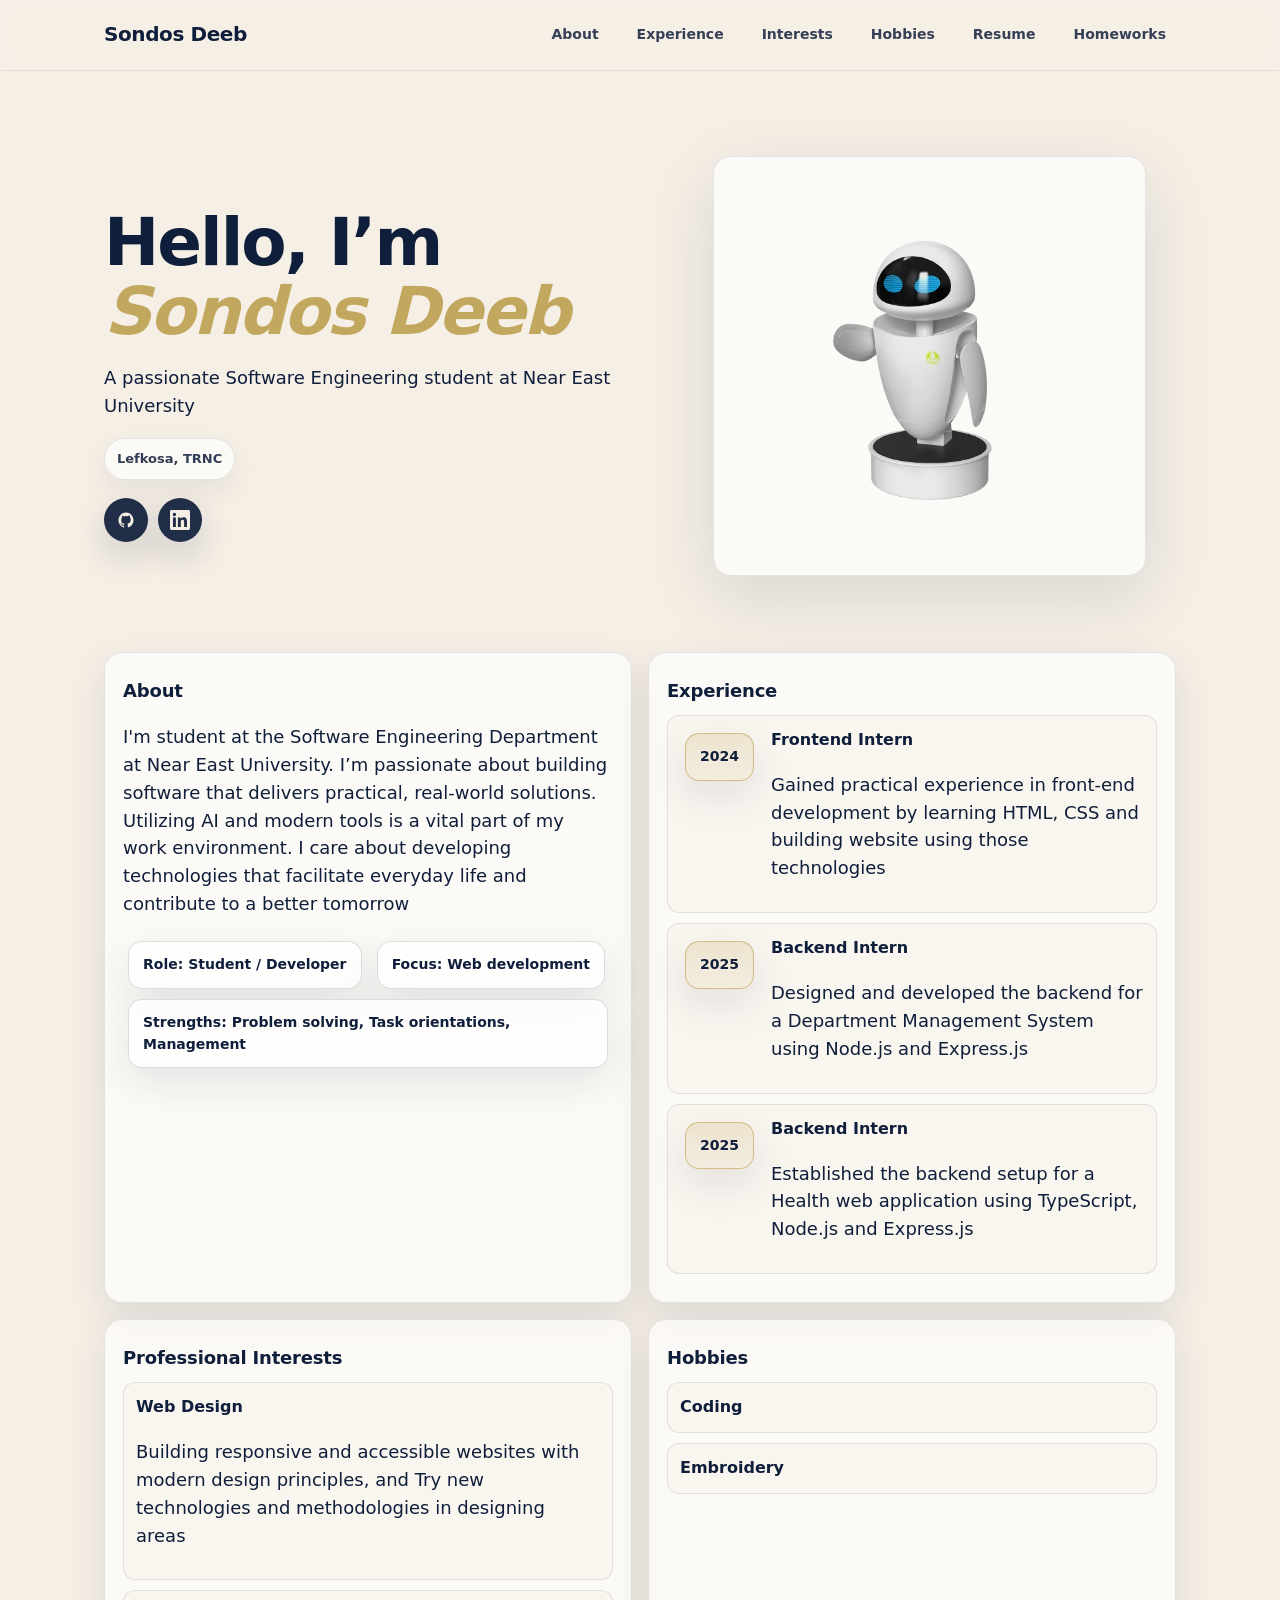
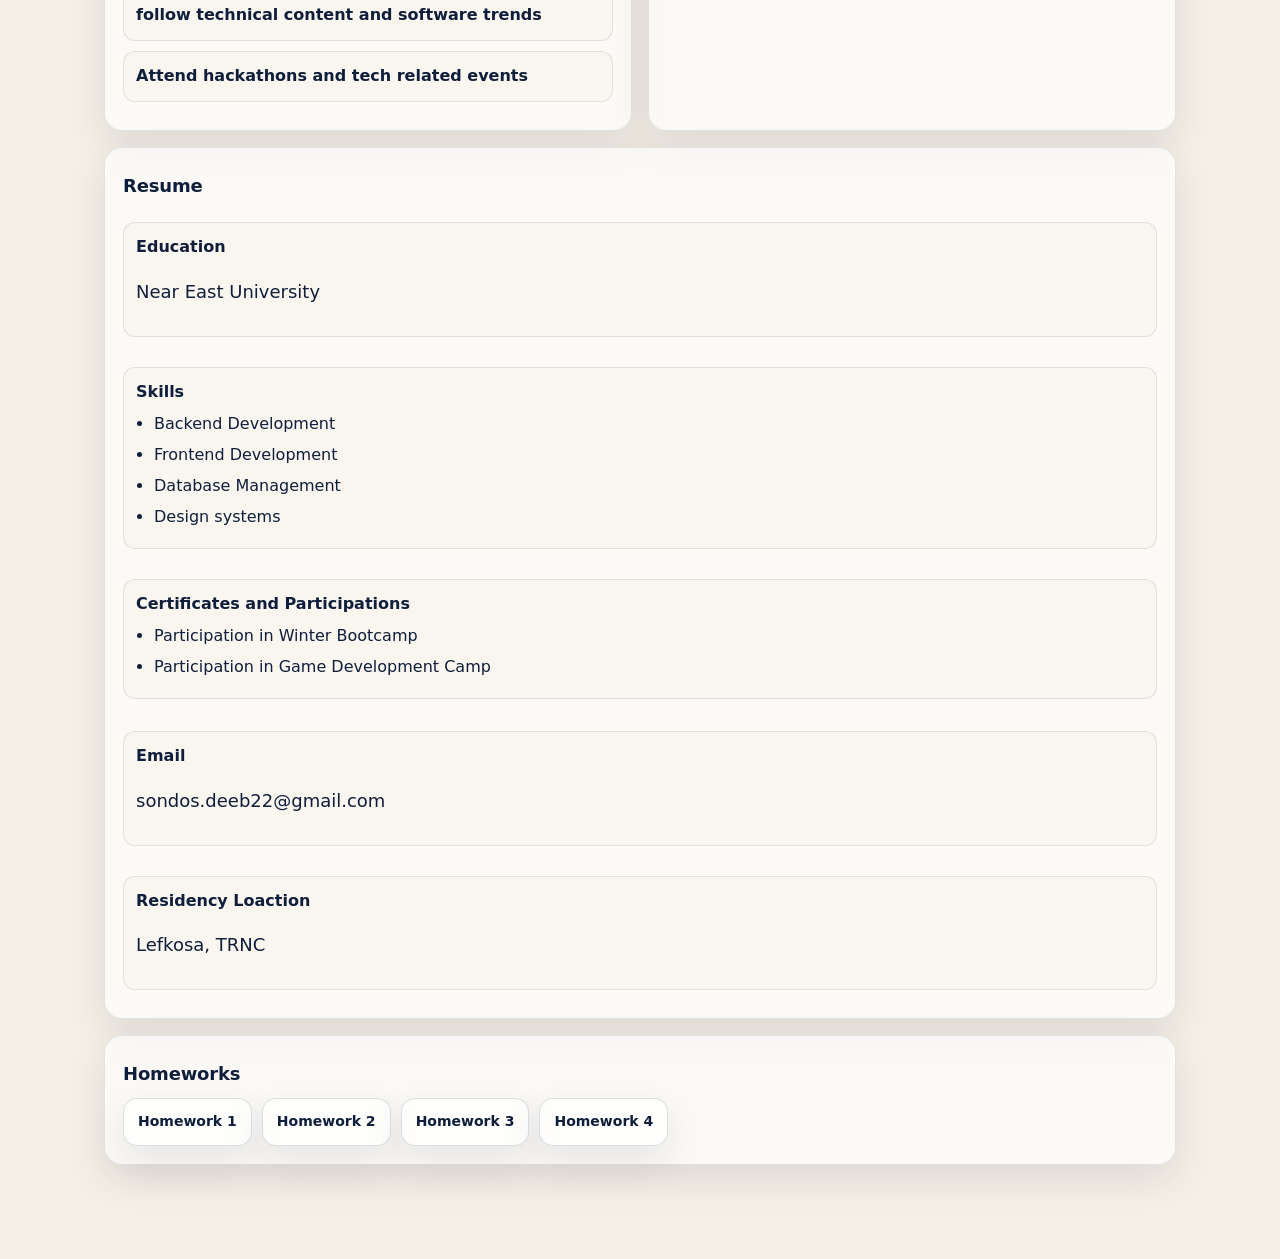
==== index.html @ 142d4128 "new updates:" ====
<!doctype html>
<html lang="en">

<head>
  <meta charset="utf-8" />
  <meta name="viewport" content="width=device-width, initial-scale=1" />
  <title>Sondos Deeb Portfolio</title>
  <link rel="stylesheet" href="style.css" />
</head>

<body>
  <header>
    <div class="topbar">
      <div class="brand">Sondos Deeb</div>
      <nav class="nav" aria-label="Primary">
        <a href="#about">About</a>
        <a href="#experience">Experience</a>
        <a href="#interests">Interests</a>
        <a href="#hobbies">Hobbies</a>
        <a href="#resume">Resume</a>
        <a href="#homeworks">Homeworks</a>
      </nav>
    </div>
  </header>

  <main class="wrap">
    <!-- header information ========================================================================================== -->
    <div class="hero" id="top">
      <div>

        <h1>
          Hello, I’m <br>
          <span class="name">Sondos Deeb</span>
        </h1>


        <p>
          A passionate Software Engineering student at Near East University
        </p>

        <p><span class="chip">Lefkosa, TRNC</span></p>

        <div class="social" aria-label="Social links">
          <a href="https://github.com/SondosDeeb22" aria-label="GitHub">
            <svg width="18" height="18" viewBox="0 0 24 24" fill="none" aria-hidden="true">
              <path
                d="M12 2C6.477 2 2 6.61 2 12.297c0 4.55 2.865 8.406 6.839 9.77.5.096.682-.223.682-.496 0-.245-.01-1.053-.014-1.91-2.782.62-3.369-1.105-3.369-1.105-.455-1.186-1.11-1.502-1.11-1.502-.907-.642.068-.63.068-.63 1.002.072 1.53 1.06 1.53 1.06.89 1.565 2.336 1.113 2.905.85.09-.664.35-1.114.636-1.37-2.221-.262-4.555-1.142-4.555-5.083 0-1.123.39-2.042 1.03-2.762-.103-.262-.446-1.318.098-2.747 0 0 .84-.276 2.75 1.055A9.21 9.21 0 0 1 12 6.74c.82.004 1.647.114 2.419.337 1.909-1.33 2.748-1.055 2.748-1.055.545 1.429.202 2.485.1 2.747.64.72 1.029 1.64 1.029 2.762 0 3.95-2.338 4.818-4.566 5.074.359.319.678.943.678 1.9 0 1.371-.012 2.476-.012 2.813 0 .276.18.597.688.495C19.137 20.7 22 16.846 22 12.297 22 6.61 17.523 2 12 2Z"
                fill="currentColor" />
            </svg>
          </a>
          <a href="https://www.linkedin.com/in/sondosdeeb/" aria-label="LinkedIn">
            <svg width="20" height="20" viewBox="0 0 24 24" fill="none" aria-hidden="true">
              <path
                d="M22.225 0H1.771C.792 0 0 .774 0 1.729v20.542C0 23.227.792 24 1.771 24h20.451C23.2 24 24 23.227 24 22.271V1.729C24 .774 23.2 0 22.222 0h.003ZM7.06 20.452H3.56V9h3.5v11.452ZM5.31 7.433a2.03 2.03 0 1 1 0-4.06 2.03 2.03 0 0 1 0 4.06ZM20.452 20.452h-3.5v-5.569c0-1.328-.027-3.037-1.852-3.037-1.853 0-2.136 1.445-2.136 2.939v5.667h-3.5V9h3.36v1.561h.05c.467-.885 1.607-1.82 3.307-1.82 3.536 0 4.186 2.329 4.186 5.357v6.354Z"
                fill="currentColor" />
            </svg>
          </a>
        </div>
      </div>


      <!-- ========================================================================================== -->
      <div class="visual" aria-label="Waving character">
        <img src="images/robot1.png" alt="Waving character" style="width: 80%; height: 80%; object-fit: cover;">
      </div>
    </div>
    <!-- ========================================================================================== -->

    <div class="grid">

      <!-- About =========================================================================================== -->
      <section id="about">
        <h2>About</h2>
        <p>I'm student at the Software Engineering Department at Near East University.
          I’m passionate about building software that delivers practical, real-world solutions. Utilizing AI and modern
          tools is a vital part of my work environment.
          I care about developing technologies that facilitate everyday life and contribute to a better tomorrow</p>

        <div>
          <span class="btn">Role: Student / Developer</span>
          <span class="btn">Focus: Web development </span>
          <span class="btn">Strengths: Problem solving, Task orientations, Management</span>
        </div>
      </section>

      <!-- Experience =========================================================================================== -->
      <section id="experience" class="timeline">
        <h2>Experience</h2>

        <div class="item">
          <div class="btn primary">2024</div>
          <div>
            <strong>Frontend Intern</strong>
            <p>Gained practical experience in front-end development by learning HTML, CSS and building website
              using those technologies</p>
          </div>
        </div>


        <div class="item">
          <div class="btn primary">2025</div>
          <div>
            <strong>Backend Intern</strong>
            <p>Designed and developed the backend for a Department Management System using Node.js and Express.js </p>
          </div>
        </div>

        <div class="item">
          <div class="btn primary">2025</div>
          <div>
            <strong>Backend Intern</strong>
            <p>Established the backend setup for a Health web application using TypeScript, Node.js and Express.js </p>
          </div>
        </div>



      </section>


      <!-- Professional Interests =========================================================================================== -->
      <section id="interests">
        <h2>Professional Interests</h2>

        <div class="item">
          <div>
            <strong>Web Design</strong>
            <p>Building responsive and accessible websites with modern design principles, and Try new technologies and
              methodologies in designing areas</p>
          </div>
        </div>

        <div class="item">
          <div>
            <strong>follow technical content and software trends</strong>
          </div>
        </div>

        <div class="item">
          <div>
            <strong>Attend hackathons and tech related events</strong>
          </div>
        </div>

      </section>

      <!-- Hobbies ========================================================================================== -->
      <section id="hobbies">
        <h2>Hobbies</h2>

        <div class="item">
          <div>
            <strong>Coding</strong>
          </div>
        </div>

        <div class="item">
          <div>
            <strong>Embroidery</strong>
          </div>
        </div>

      </section>

      <!-- Resume ========================================================================================== -->
      <section class="resume-section" id="resume">
        <h2>Resume </h2>


        <div class="resume">
          <div class="item" style="margin-top:12px">
            <div>
              <strong>Education</strong>
              <p>Near East University</p>
            </div>
          </div>

          <!-- Skills ---------------------------------------------------------------------------------->
          <div class="item">
            <div>
              <strong>Skills</strong>
              <ul class="list">
                <li>Backend Development</li>
                <li>Frontend Development</li>
                <li>Database Management</li>
                <li>Design systems</li>
              </ul>
            </div>
          </div>

          <!-- Certificates and participations ------------------------------------------------ -->
          <div class="item">
            <div>
              <strong>Certificates and Participations</strong>
              <ul class="list">
                <li>Participation in Winter Bootcamp</li>
                <li>Participation in Game Development Camp</li>
              </ul>
            </div>
          </div>

          <div class="item" style="margin-top:12px">
            <div>
              <strong>Email</strong>
              <p>sondos.deeb22@gmail.com</p>
            </div>
          </div>

          <div class="item">
            <div>
              <strong>Residency Loaction</strong>
              <p>Lefkosa, TRNC</p>
            </div>
          </div>

        </div>
      </section>


      <!-- Homeworks ========================================================================================== -->
      <section class="homework-section" id="homeworks">
        <h2>Homeworks</h2>
        <div class="homeworks">
          <a href="https://sondosdeeb.netlify.app/" class="btn" target="_blank" rel="noopener">Homework 1</a>
          <a href="homework2SondosDeeb20224462.pdf" class="btn" target="_blank" rel="noopener">Homework 2</a>
          <a href="homework3SondosDeeb20224462.pdf" class="btn" target="_blank" rel="noopener">Homework 3</a>
          <a href="homework4SondosDeeb20224462.pdf" class="btn" target="_blank" rel="noopener">Homework 4</a>

        </div>
      </section>

    </div>


  </main>
</body>

</html>
---- style.css ----
/* color pallate */
:root{
   --ink:#0F1E3A;
   --paper:#F5EFE6;
   --gold:#C2A75E;
   --muted: rgba(15,30,58,.72);
   --card: rgba(255,255,255,.72);
   --shadow: 0 22px 70px rgba(15,30,58,.12);
   --shadow-soft: 0 14px 40px rgba(15,30,58,.10);
   --radius: 18px;
   --radius-sm: 12px;
   --max: 1120px;
   --ring: 0 0 0 4px rgba(194,167,94,.25);
   --header-h: 64px;
}

*{box-sizing:border-box}
 html,body{height:100%}
 body{
   margin:0;
   font-family: ui-sans-serif, system-ui, -apple-system, Segoe UI, Roboto, Helvetica, Arial, "Apple Color Emoji", "Segoe UI Emoji";
   background: var(--paper);
   color:var(--ink);
   line-height:1.55;
}

/* ================================================================================================ */
/* ================================================================================================ */


a{
    color:inherit; 
    text-decoration:none;
    font-size: 18px;
}

p{
    font-size: 18px;
}

 a:focus-visible, button:focus-visible, summary:focus-visible, input:focus-visible, textarea:focus-visible{
   outline: none;
   box-shadow: var(--ring);
   border-radius: 12px;
 }




/* ================================ */

.wrap{
    max-width:var(--max); 
    margin:0 auto; 
    padding: calc(var(--header-h) + 24px) 24px 24px;
}

/* ================================ */

header{
   position: fixed;
   top: 0;
   left: 0;
   right: 0;
   z-index: 999;
   backdrop-filter: blur(10px);
   background: rgba(245,239,230,.72);
   border-bottom: 1px solid rgba(15,30,58,.08);
}

/* ================================ */
.topbar{
    display:flex; 
    align-items:center; 
    justify-content:space-between; 
    gap:16px; 
    padding:14px 24px; 
    max-width:var(--max); 
    margin:0 auto;
    min-height: var(--header-h);
    flex-wrap: wrap;
}

/* webpage title ================================ */
 
.brand{
   font-weight: 800;
   letter-spacing: -0.02em;
   font-size: 20px;
}

 .nav{
   display:flex;
   gap:18px;
   align-items:center;
   flex-wrap:wrap;
 }

 .nav a{
   font-weight: 650;
   font-size: 14px;
   color: rgba(15,30,58,.84);
   padding:10px 10px;
   border-radius: 12px;
   transition: background .2s ease, transform .2s ease;
 }

 .nav a:hover{background: rgba(15,30,58,.06)}

 /* ================================ */
 .hero{
   display:grid;
   grid-template-columns: 1.05fr .95fr;
   gap: 34px;
   align-items:center;
   padding: 38px 0 18px;
 }

/* ================================ */

 h1{
   margin: 18px 0 10px;
   font-size: clamp(40px, 5.5vw, 66px);
   line-height: 1.05;
   letter-spacing: -0.03em;
}
/* ================================
my name in the website */

.name{
   color: var(--gold);
   font-style: italic;
   font-weight: 900;
}
/* ================================ */

 .chip{
   display:inline-flex;
   align-items:center;
   gap:10px;
   padding: 10px 12px;
   border-radius: 999px;
   background: rgba(255,255,255,.65);
   border: 1px solid rgba(15,30,58,.10);
   box-shadow: 0 10px 30px rgba(15,30,58,.07);
   font-weight: 600;
   font-size: 13px;
   color: rgba(15,30,58,.86);
 }


/* button specifications --------------------------------------------------------- */
 .btn{
   display:inline-flex;
   align-items:center;
   justify-content:center;

   gap:10px;
   padding: 12px 14px;
   margin : 5px;

   border: 1px solid rgba(15,30,58,.14);
   border-radius: 14px;
   
   background: rgba(255,255,255,.72);

   box-shadow: var(--shadow-soft);
   font-weight: 750;
   font-size: 14px;

   transition: transform .15s ease, background .2s ease;
 }

 .btn:hover{transform: translateY(-1px); background: rgba(255,255,255,.9)}

 .btn.primary{
   border-color: rgba(194,167,94,.65);
   background: linear-gradient(180deg, rgba(194,167,94,.22), rgba(194,167,94,.10));
 }


/* Socal media buttons ================================================================================================ */

 .social{display:flex; gap:10px; margin-top: 18px}
 .social a{
   width: 44px; height:44px;
   display:grid; place-items:center;
   border-radius: 999px;
   border: 1px solid rgba(15,30,58,.14);
   background: rgba(15,30,58,.92);
   color: var(--paper);
   box-shadow: 0 14px 35px rgba(15,30,58,.18);
   transition: transform .15s ease, filter .2s ease;
 }
 .social a:hover{transform: translateY(-1px); filter: brightness(1.06)}


 /* Image ================================================================================================ */

.visual{
   background: rgba(255,255,255,.66);
   border: 1px solid rgba(15,30,58,.10);
   border-radius: var(--radius);
   box-shadow: var(--shadow);
   padding: 18px;
   margin: 30px;
   min-height: 420px;
   display:grid;
   place-items:center;
   overflow:hidden;
}

/* page content ================================================================================================ */
.grid{
   display:grid;
   grid-template-columns: repeat(12, 1fr);
   gap: 16px;
   margin: 28px 0 70px;
}


/* ============================================= */
section{
   grid-column: span 6;
   background: rgba(255,255,255,.65);
   border: 1px solid rgba(15,30,58,.10);
   border-radius: var(--radius);
   box-shadow: var(--shadow-soft);
   padding: 18px;
   scroll-margin-top: calc(var(--header-h) + 14px);
}

 section h2{
   margin: 6px 0 10px;
   font-size: 18px;
   letter-spacing: -0.01em;
 }

 .resume-section h2{
   display: flex;
   align-items: center;
   justify-content: space-between;
   gap: 12px;
   flex-wrap: nowrap;
 }

 .resume-section h2 .btn{
   margin: 0;
   margin-left: auto;
 }

/* ========================================================================= */

.item{
   display:flex;
   gap:12px;
   padding: 12px;
   border-radius: var(--radius-sm);
   border: 1px solid rgba(15,30,58,.10);
   background: rgba(245,239,230,.45);
   margin: 10px 0;
}

.item strong{display:block}

 /* list of certificates and participations  --------------------------------------------------*/
 .list{ 
   margin: 8px 0 0;
   padding-left: 18px;
 }

 .list li{
   padding-left: 0;
   margin: 6px 0;
 }
 /* ----------------------------------------------------------------------------------------- */

 .timeline .item{align-items:flex-start}

/* --------------------------------- */

.resume{
   display:grid;
   grid-template-columns: 1fr;
   gap: 10px;
}

 /* --------------------------------- */
details{
   border: 1px solid rgba(15,30,58,.10);
   border-radius: var(--radius-sm);
   background: rgba(245,239,230,.40);
   padding: 12px;
}

 /* --------------------------------- */
summary{
   cursor: pointer;
   font-weight: 800;
   color: rgba(15,30,58,.92);
   list-style: none;
}


.resume-section{
    grid-column: span 12;
}

.homework-section{
    grid-column: span 12;
}

.homeworks{
   display: flex;
   flex-wrap: wrap;
   align-items: flex-start;
   justify-content: flex-start;
   gap: 10px;
}

.homeworks .btn{
   margin: 0;
}


/* ========================================================================== */
/* Labptop view */
@media (max-width: 980px){
   .hero{grid-template-columns: 1fr; padding-top: 18px}
   .visual{min-height: 360px}
   section{grid-column: span 12}
   .nav{gap:8px}
}

/* mobile view */
@media (max-width: 640px){
  :root{
    --header-h: 108px;
  }

  .topbar{
    padding: 12px 16px;
    gap: 10px;
  }

  .nav{
    width: 100%;
  }

  .nav a{
    padding: 8px 8px;
    font-size: 13px;
  }

  .wrap{
    padding: calc(var(--header-h) + 18px) 16px 18px;
  }

  .hero{
    gap: 18px;
    padding: 18px 0 10px;
  }

  h1{
    font-size: clamp(30px, 8vw, 44px);
  }

  .chips{
    margin: 12px 0 12px;
  }

  .chip{
    padding: 8px 10px;
    font-size: 12px;
  }

  .btn{
    padding: 10px 12px;
    font-size: 13px;
  }

  .social a{
    width: 40px;
    height: 40px;
  }

  .visual{
    margin: 0;
    min-height: 320px;
  }
}

/* smooth scroll */
html{scroll-behavior:smooth}
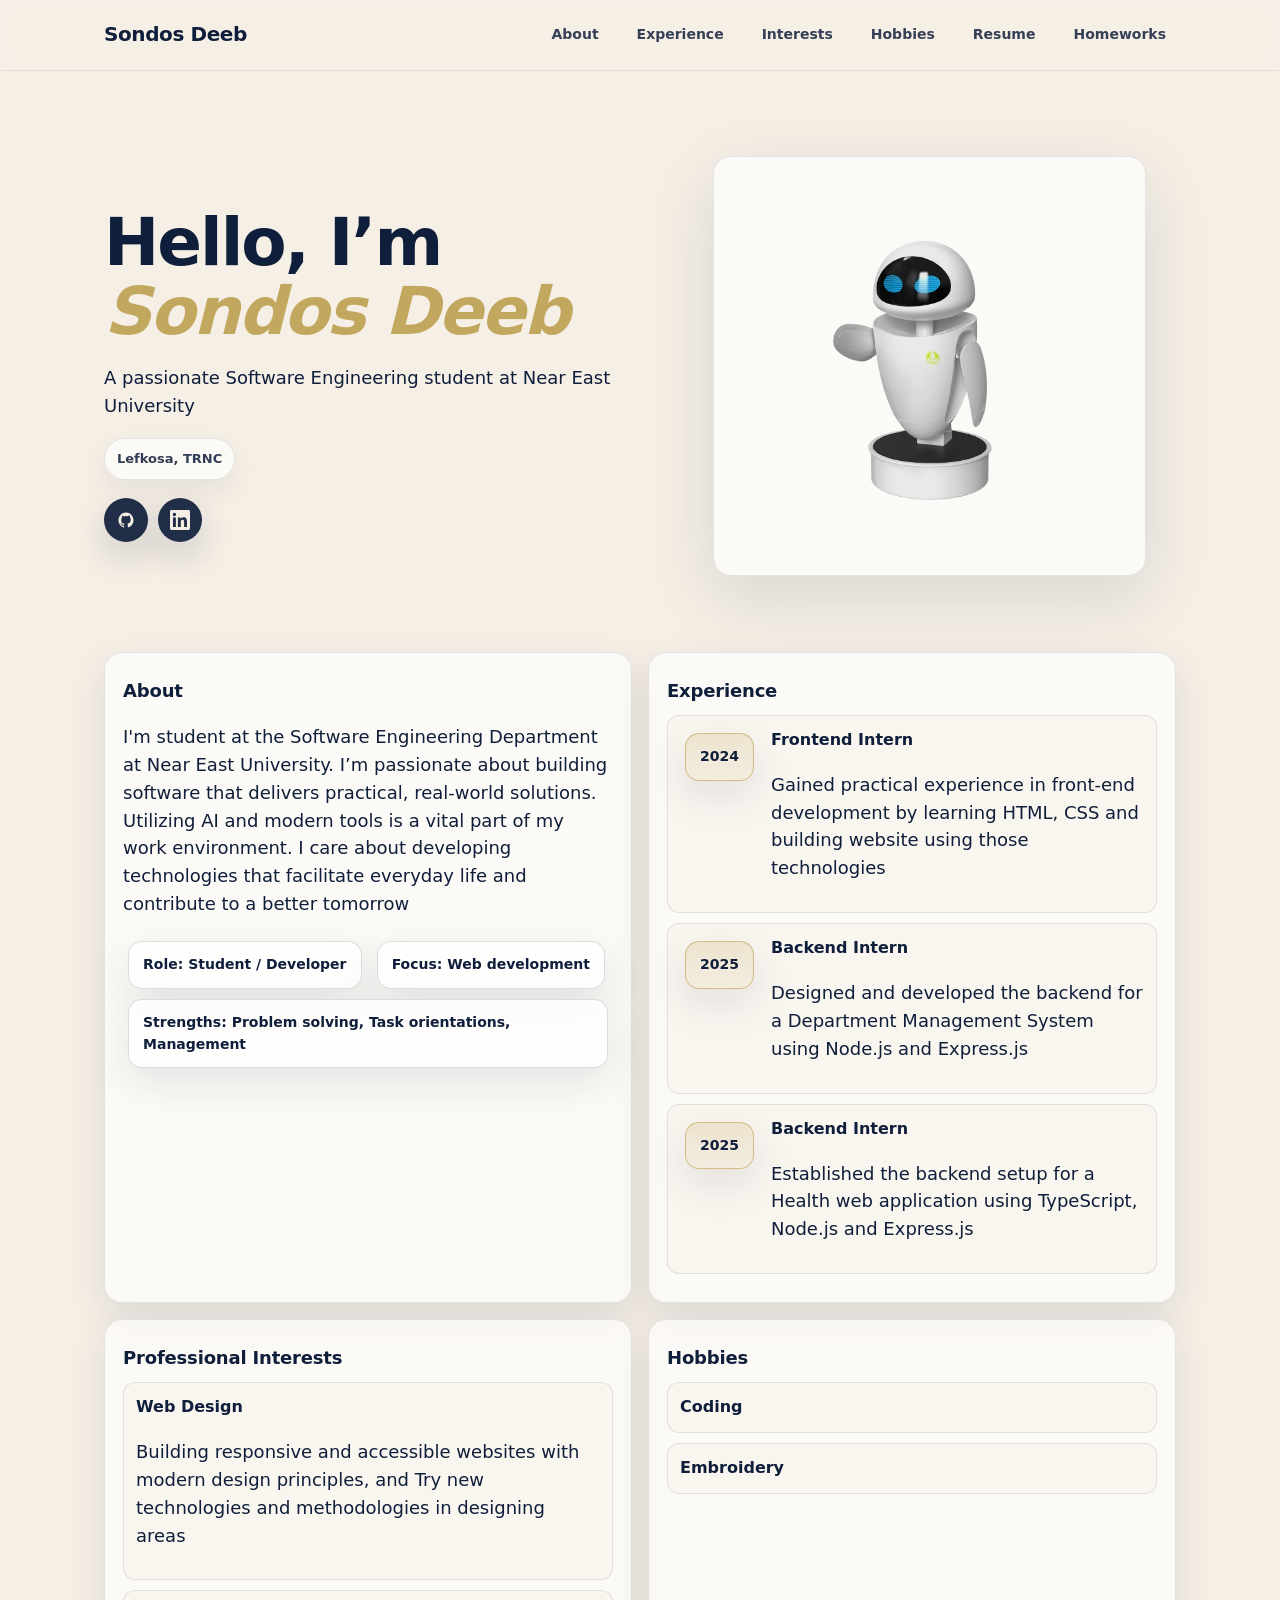
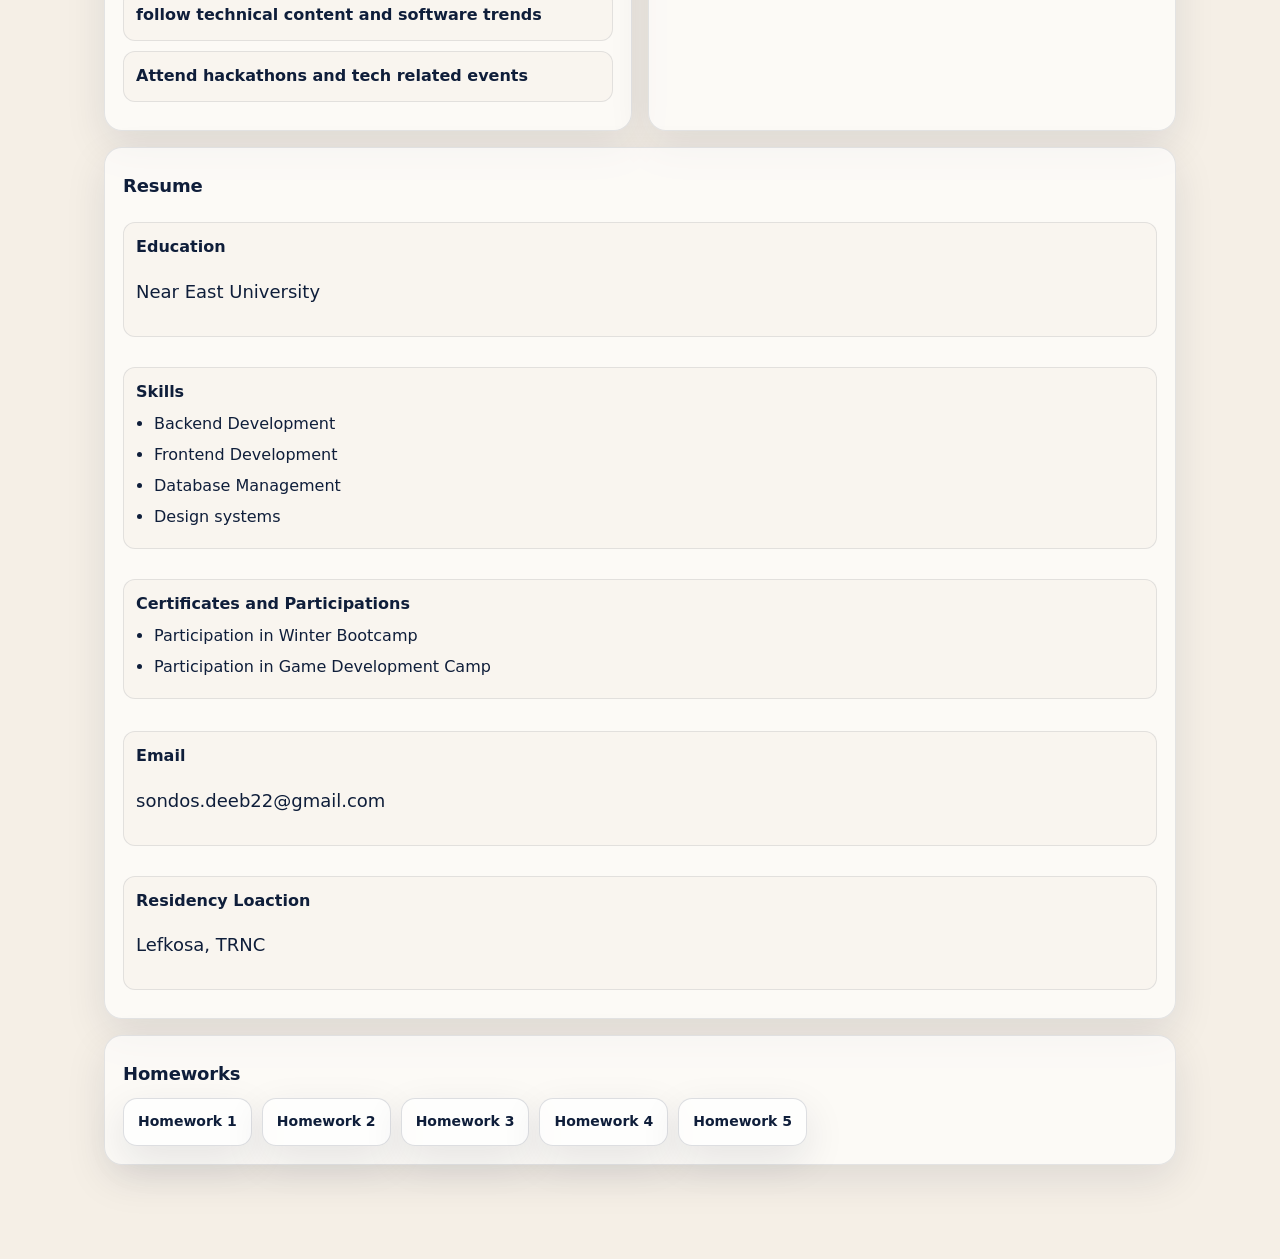
==== commit 1afea448: "add homework 5" ====
--- a/index.html
+++ b/index.html
@@ -225,7 +225,7 @@
           <a href="homework2SondosDeeb20224462.pdf" class="btn" target="_blank" rel="noopener">Homework 2</a>
           <a href="homework3SondosDeeb20224462.pdf" class="btn" target="_blank" rel="noopener">Homework 3</a>
           <a href="homework4SondosDeeb20224462.pdf" class="btn" target="_blank" rel="noopener">Homework 4</a>
-
+          <a href="homework5.pdf" class="btn" target="_blank" rel="noopener">Homework 5</a>
         </div>
       </section>
 
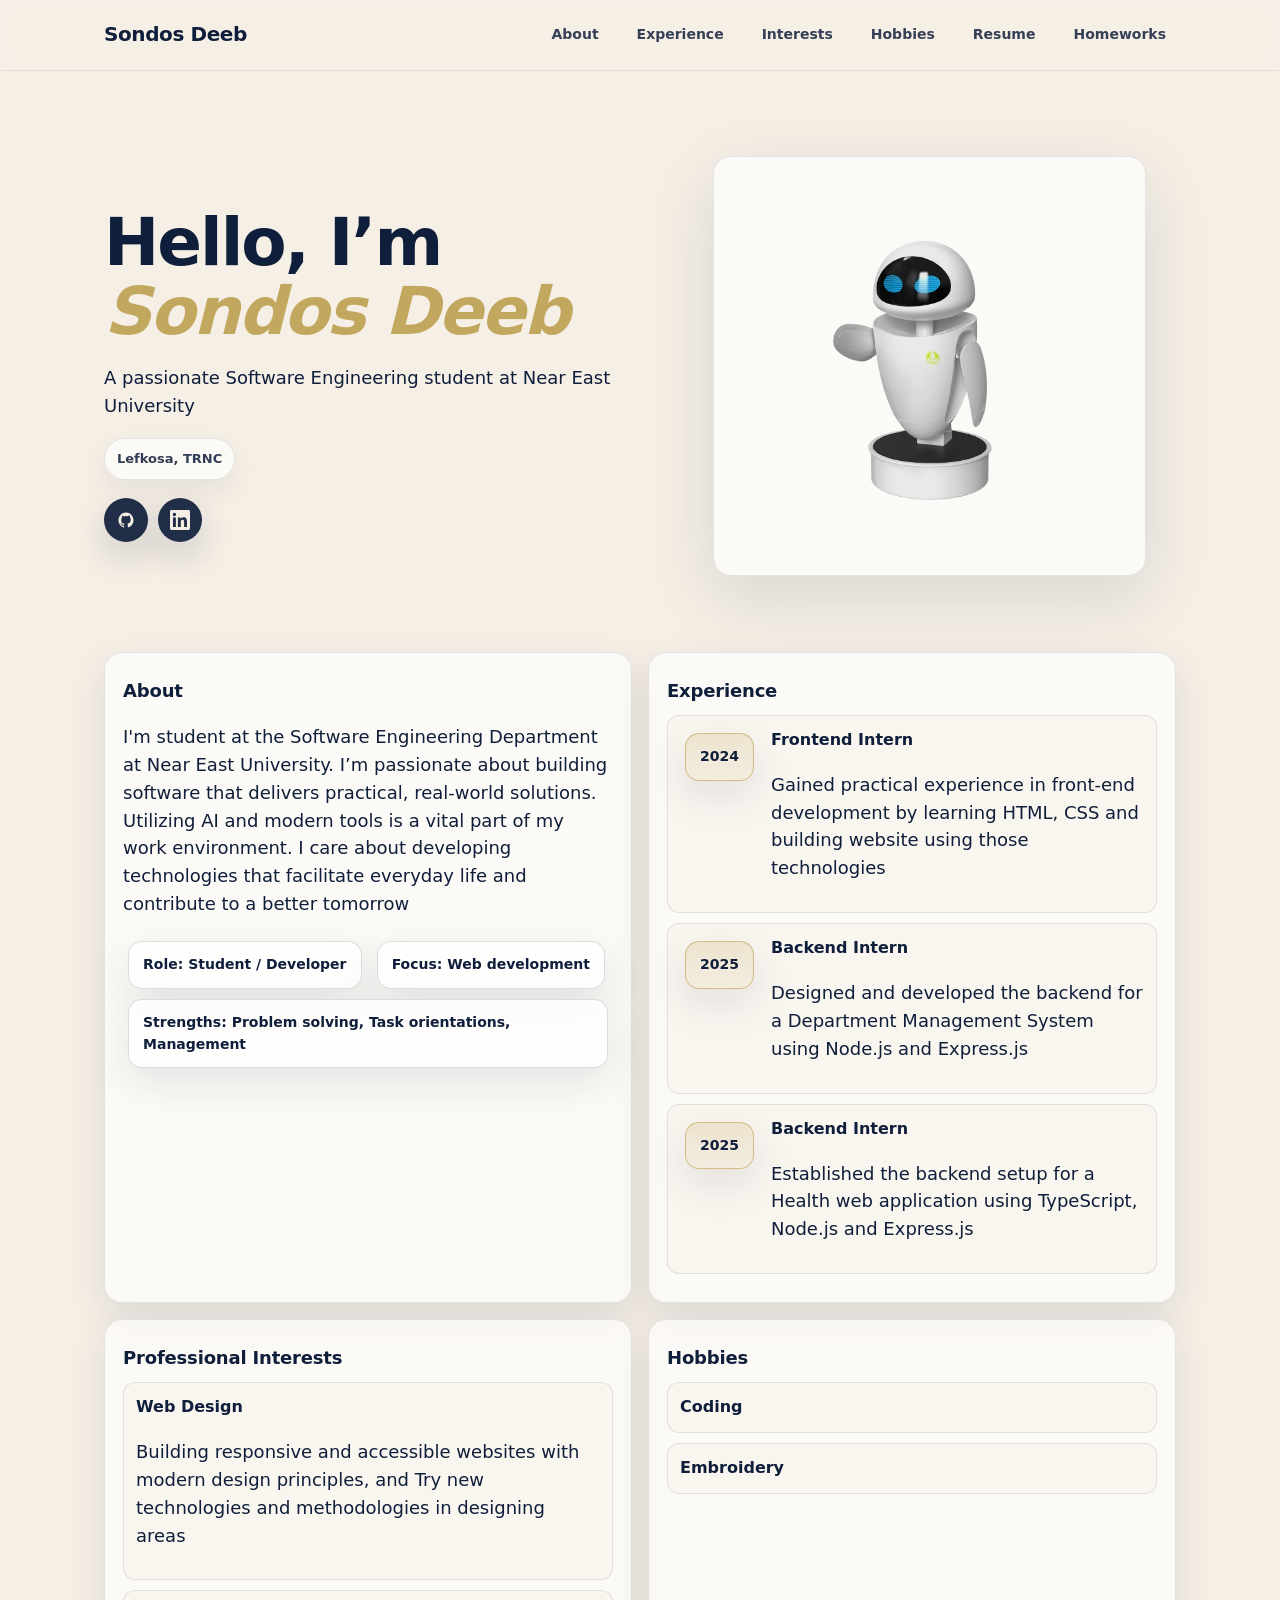
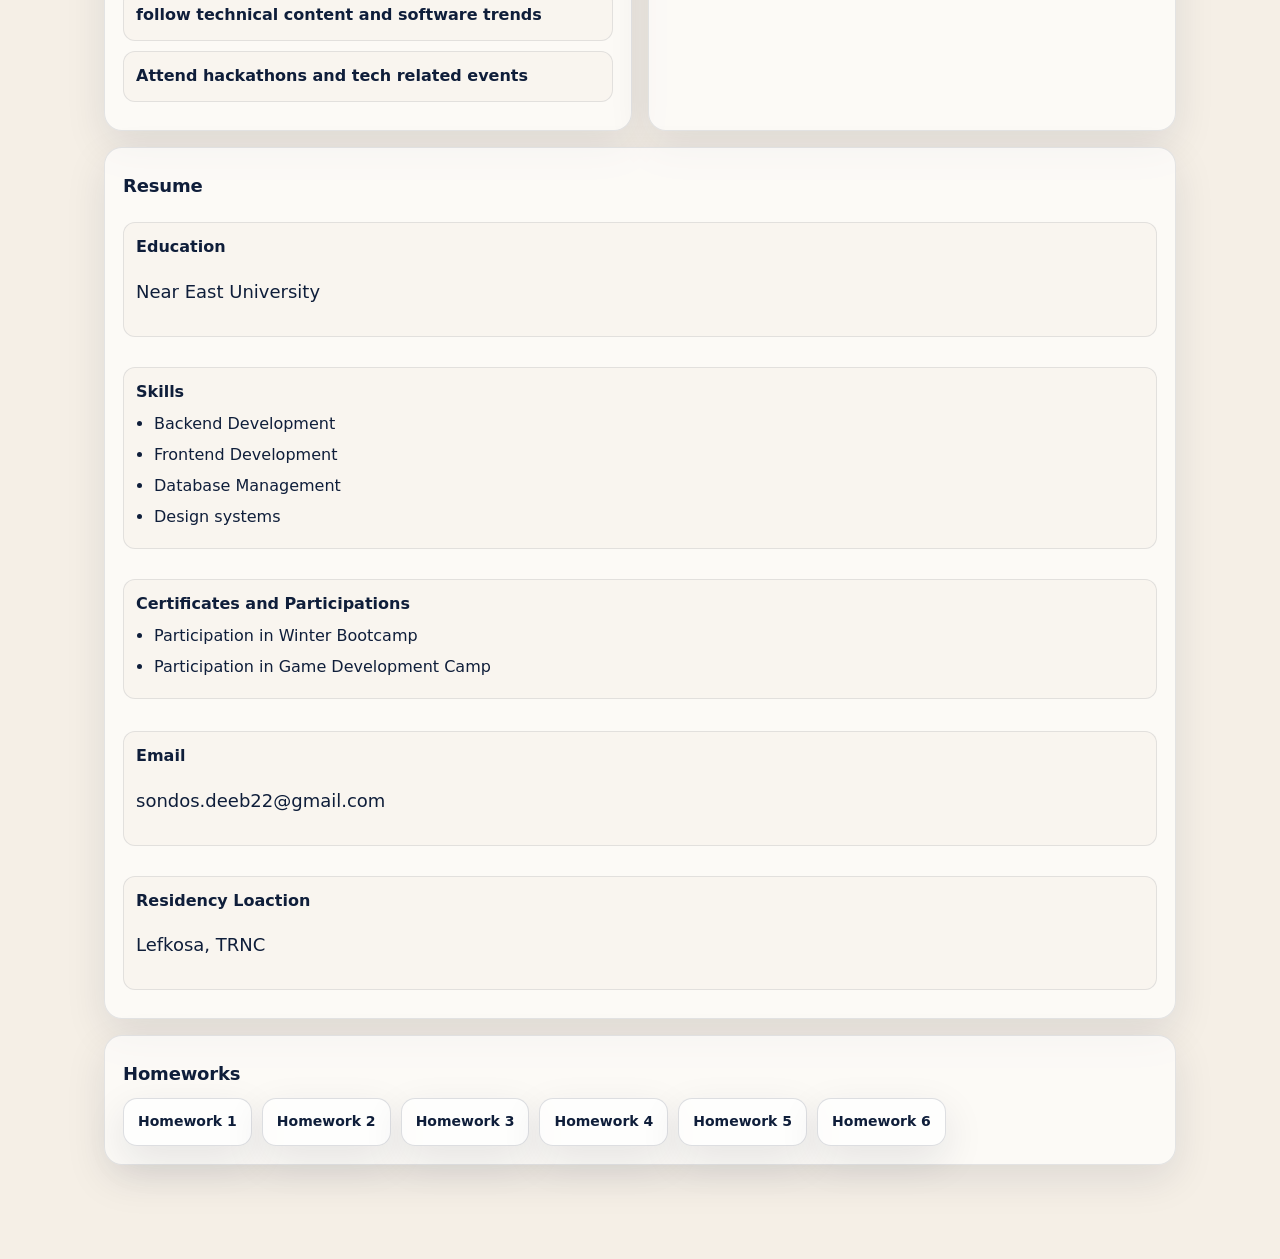
==== commit 562c8082: "add homework 6" ====
--- a/index.html
+++ b/index.html
@@ -226,6 +226,7 @@
           <a href="homework3SondosDeeb20224462.pdf" class="btn" target="_blank" rel="noopener">Homework 3</a>
           <a href="homework4SondosDeeb20224462.pdf" class="btn" target="_blank" rel="noopener">Homework 4</a>
           <a href="homework5.pdf" class="btn" target="_blank" rel="noopener">Homework 5</a>
+          <a href="homework6-SondosDeeb20224426.pdf" class="btn" target="_blank" rel="noopener">Homework 6</a>
         </div>
       </section>
 
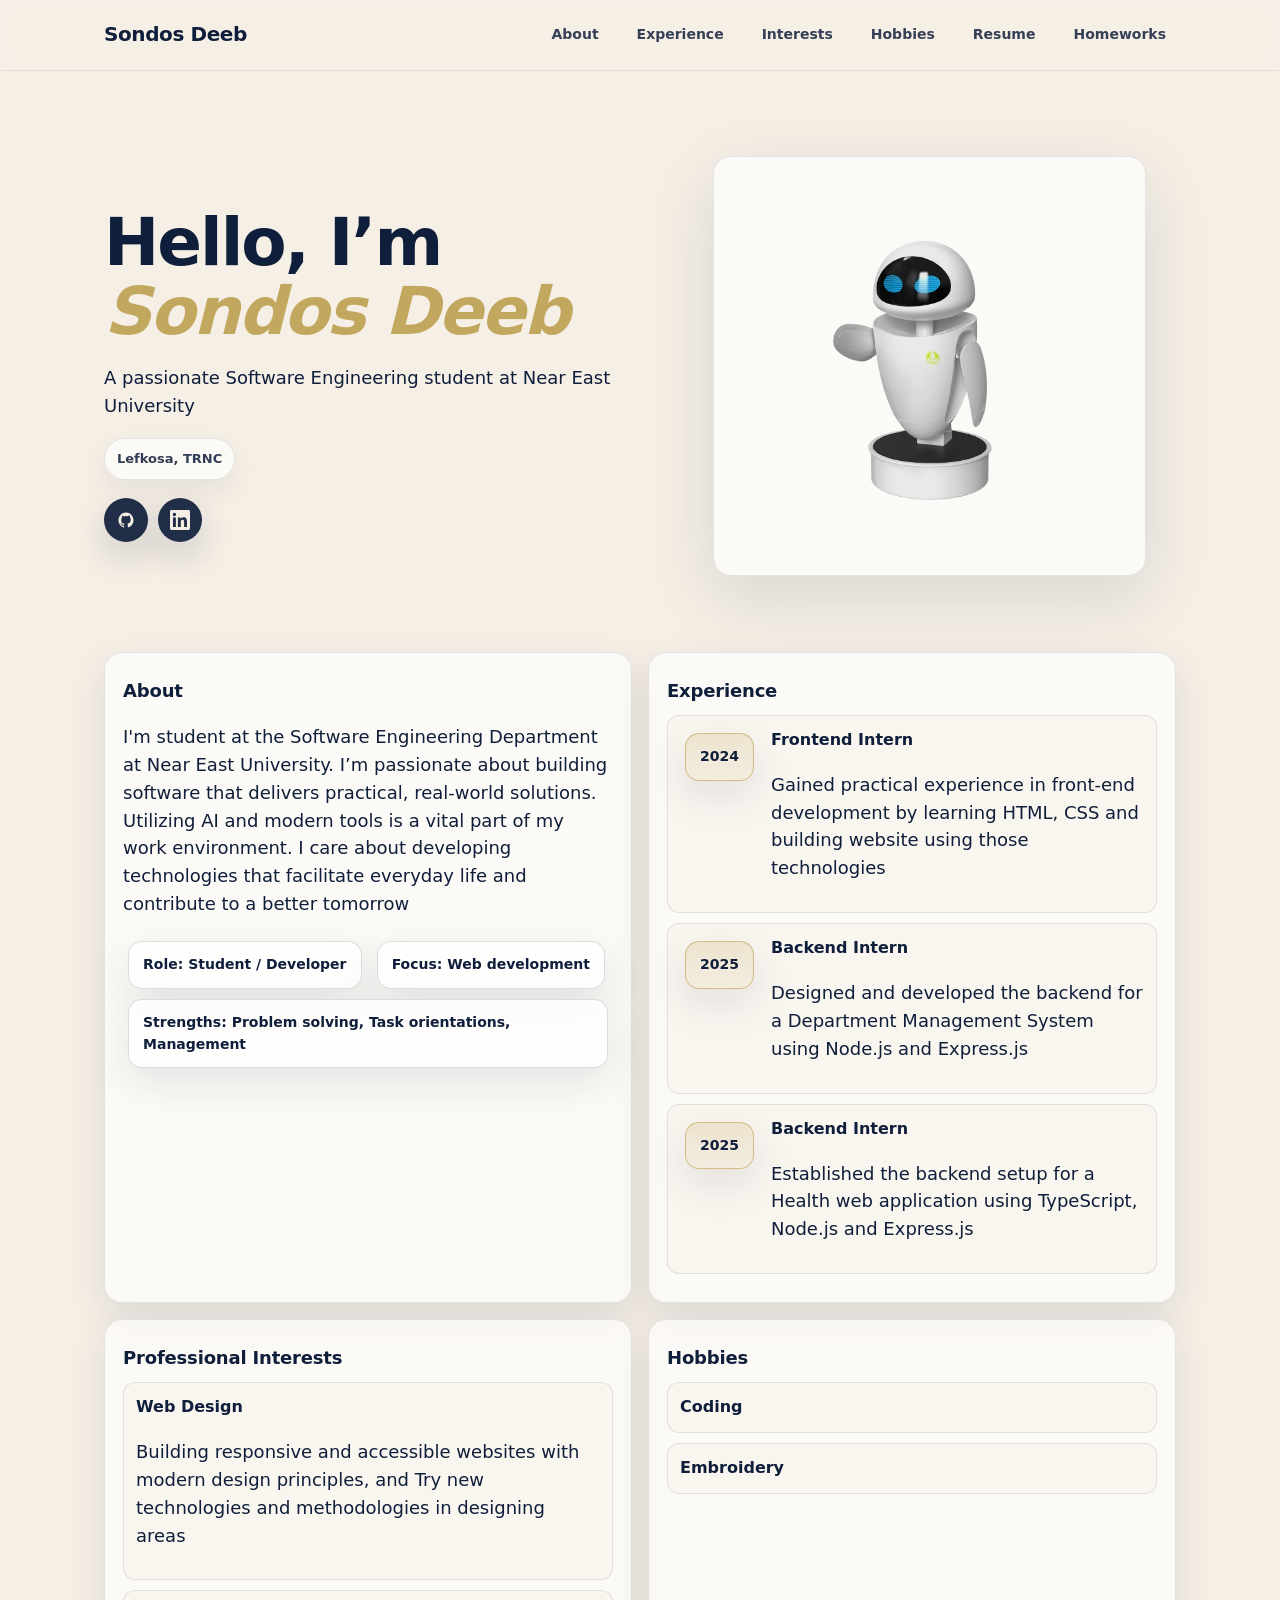
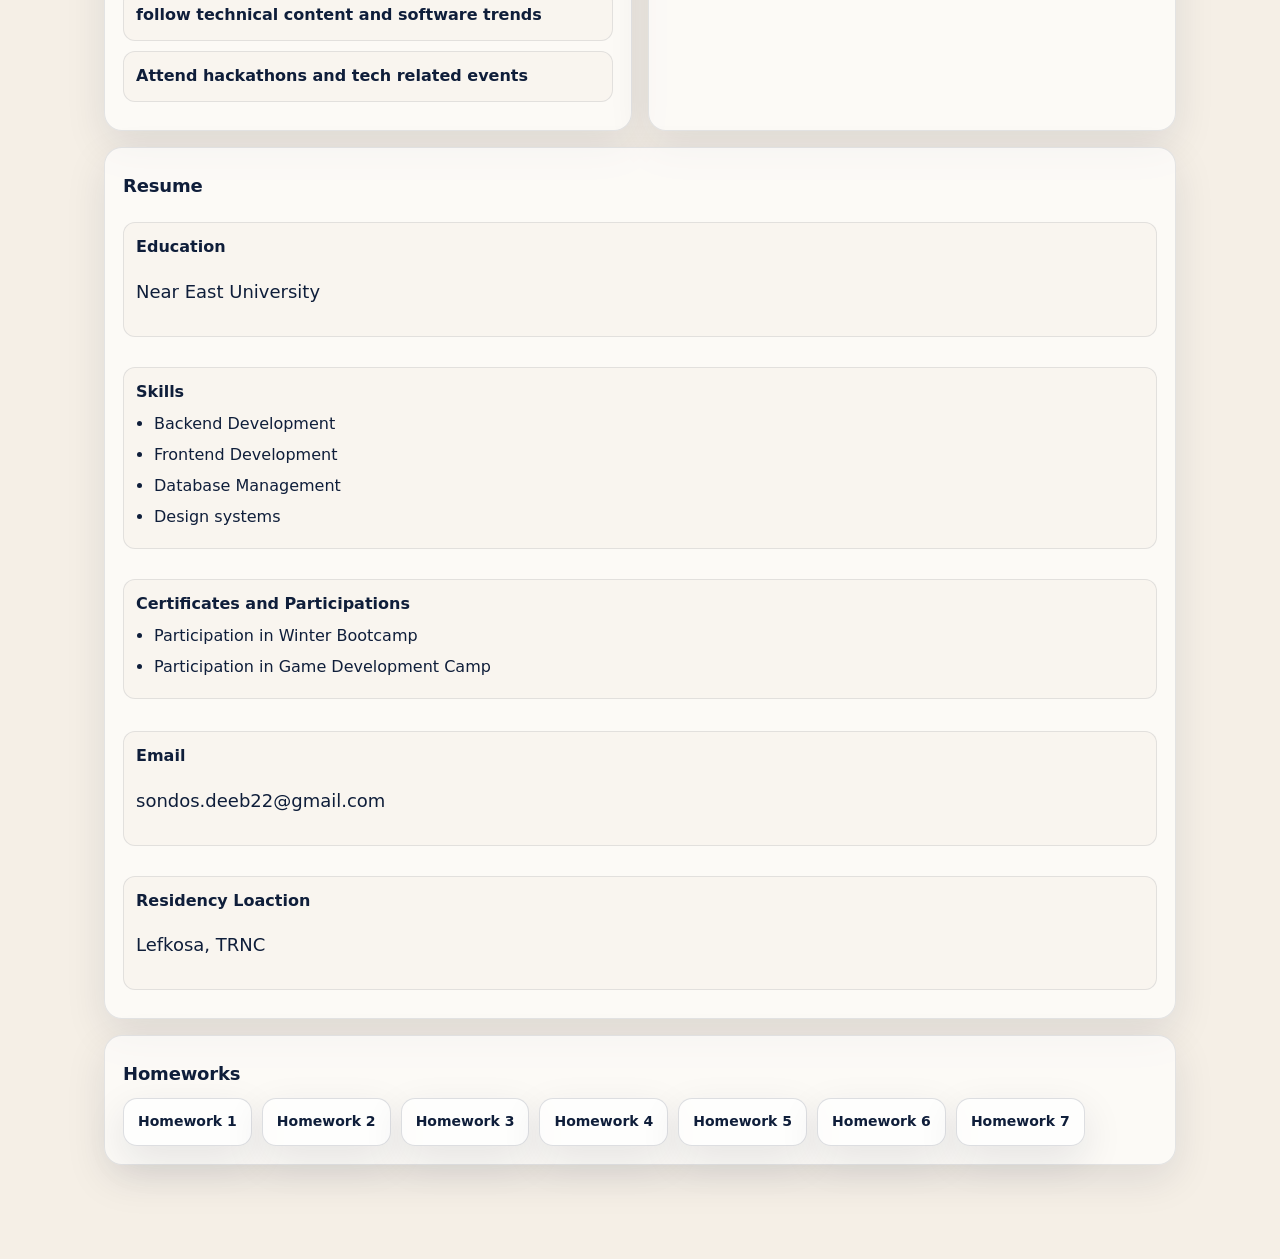
==== commit 11a472a4: "add homeword 7:" ====
--- a/index.html
+++ b/index.html
@@ -227,6 +227,8 @@
           <a href="homework4SondosDeeb20224462.pdf" class="btn" target="_blank" rel="noopener">Homework 4</a>
           <a href="homework5.pdf" class="btn" target="_blank" rel="noopener">Homework 5</a>
           <a href="homework6-SondosDeeb20224426.pdf" class="btn" target="_blank" rel="noopener">Homework 6</a>
+          <a href="homework 7 - sondos deeb.pdf" class="btn" target="_blank" rel="noopener">Homework 7</a>
+
         </div>
       </section>
 
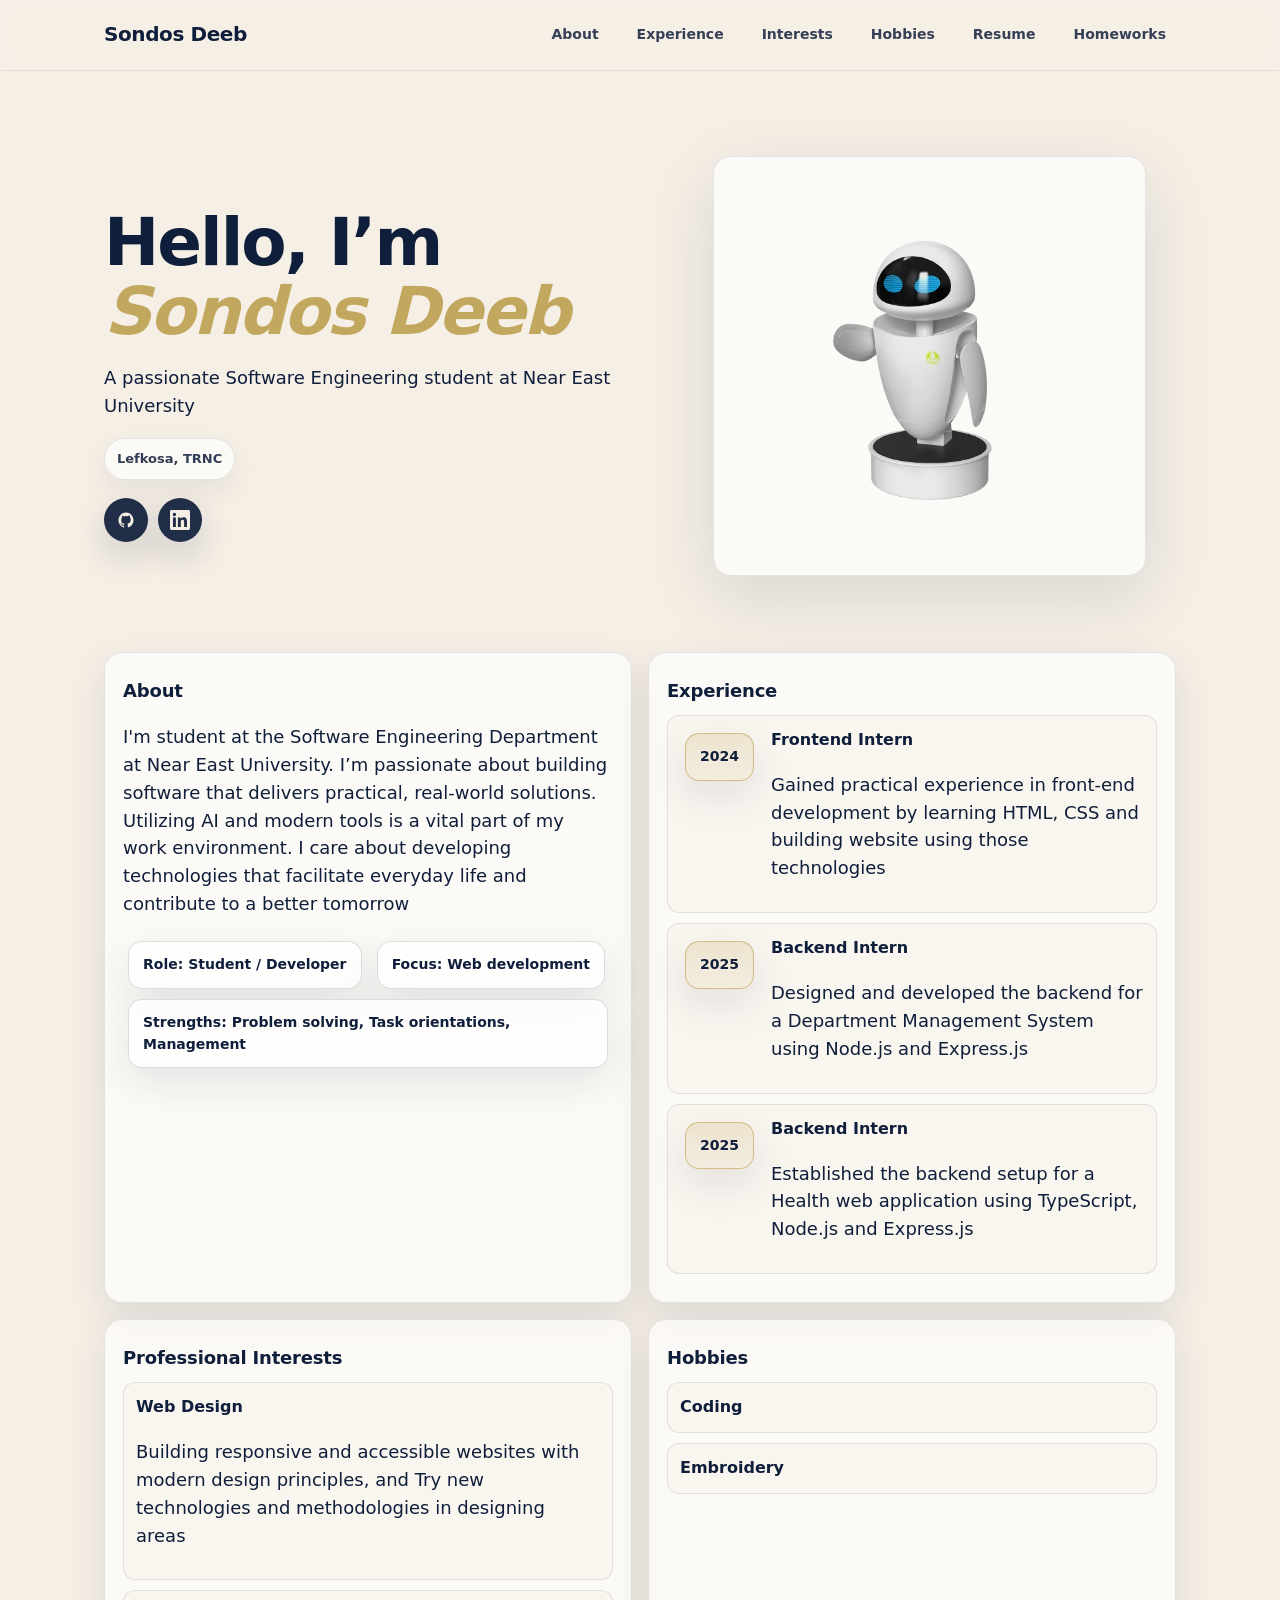
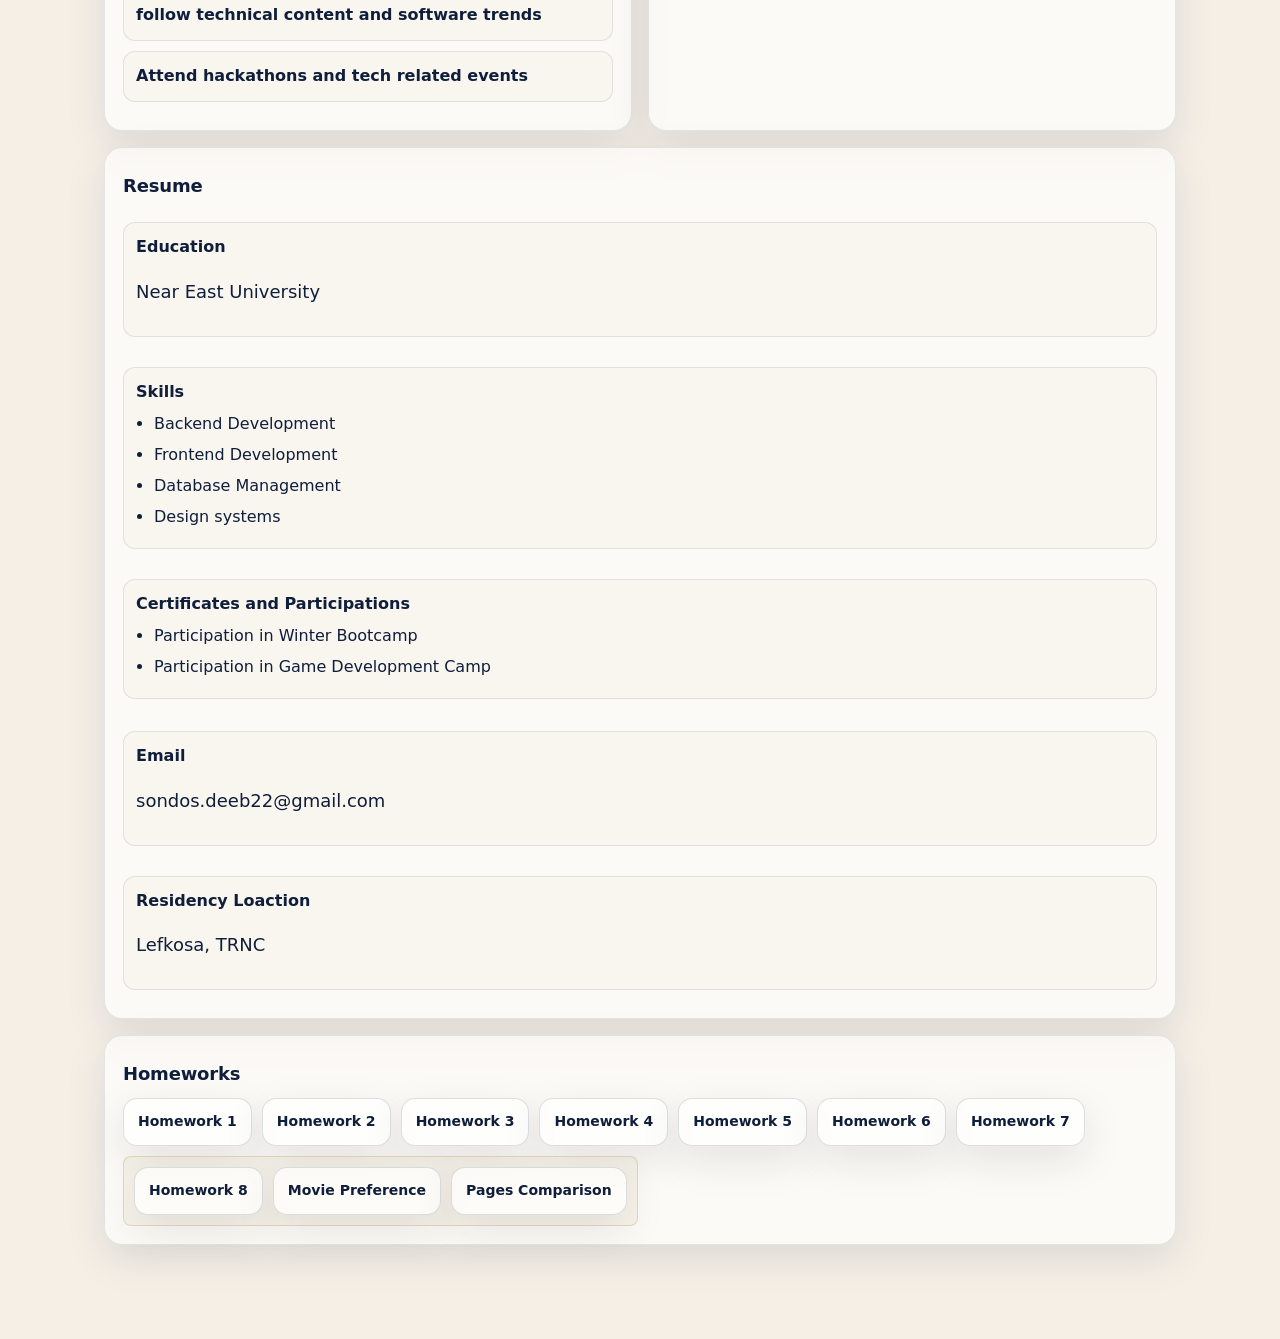
==== commit d619eb35: "solved homework 8 :" ====
--- a/index.html
+++ b/index.html
@@ -228,6 +228,11 @@
           <a href="homework5.pdf" class="btn" target="_blank" rel="noopener">Homework 5</a>
           <a href="homework6-SondosDeeb20224426.pdf" class="btn" target="_blank" rel="noopener">Homework 6</a>
           <a href="homework 7 - sondos deeb.pdf" class="btn" target="_blank" rel="noopener">Homework 7</a>
+          <div class="hw8-block">
+            <span class="btn" style="cursor:default;">Homework 8</span>
+            <a href="movie8.html" class="btn" target="_blank" rel="noopener">Movie Preference</a>
+            <a href="comparison.html" class="btn" target="_blank" rel="noopener">Pages Comparison</a>
+          </div>
 
         </div>
       </section>
--- a/style.css
+++ b/style.css
@@ -322,6 +322,17 @@
    margin: 0;
 }
 
+.hw8-block{
+   display: flex;
+   flex-wrap: wrap;
+   align-items: center;
+   gap: 10px;
+   border: 1px solid rgba(194,167,94,.35);
+   border-radius: 8px;
+   padding: 10px;
+   background: rgba(194,167,94,.08);
+}
+
 
 /* ========================================================================== */
 /* Labptop view */
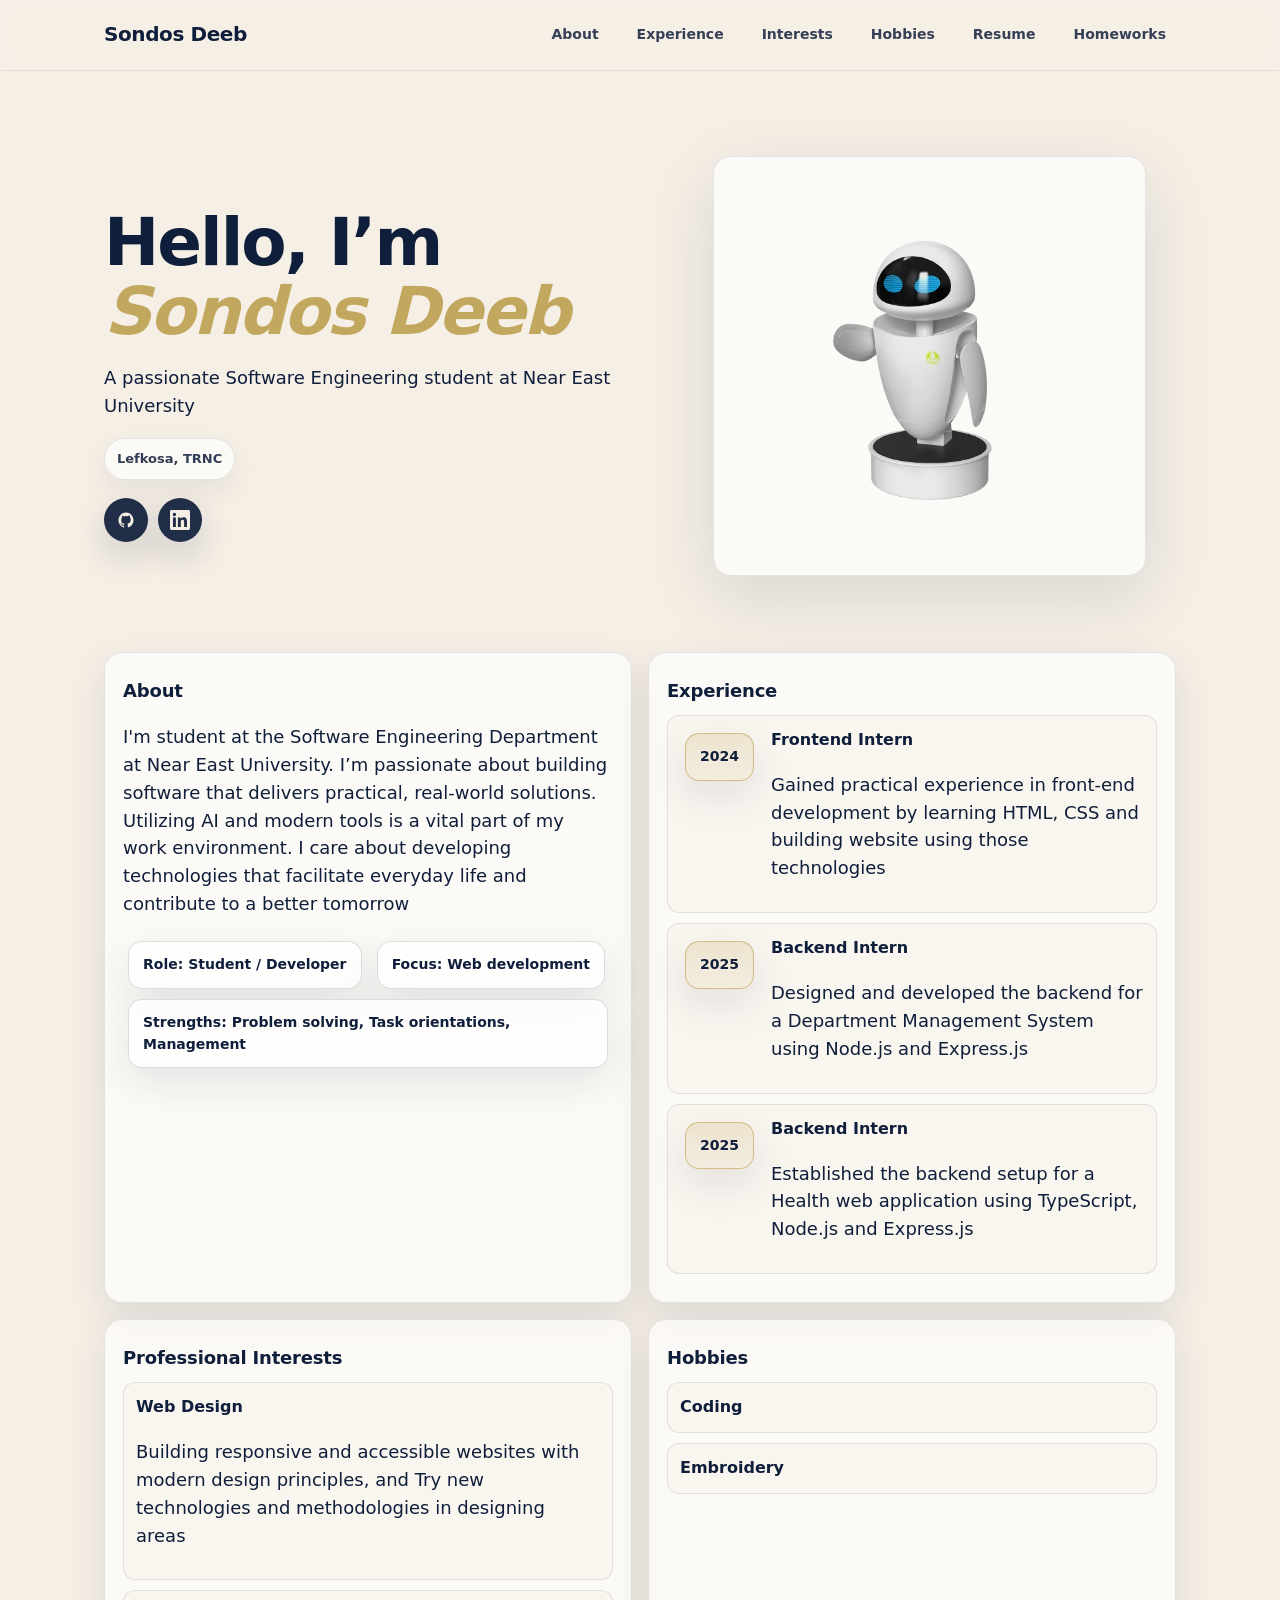
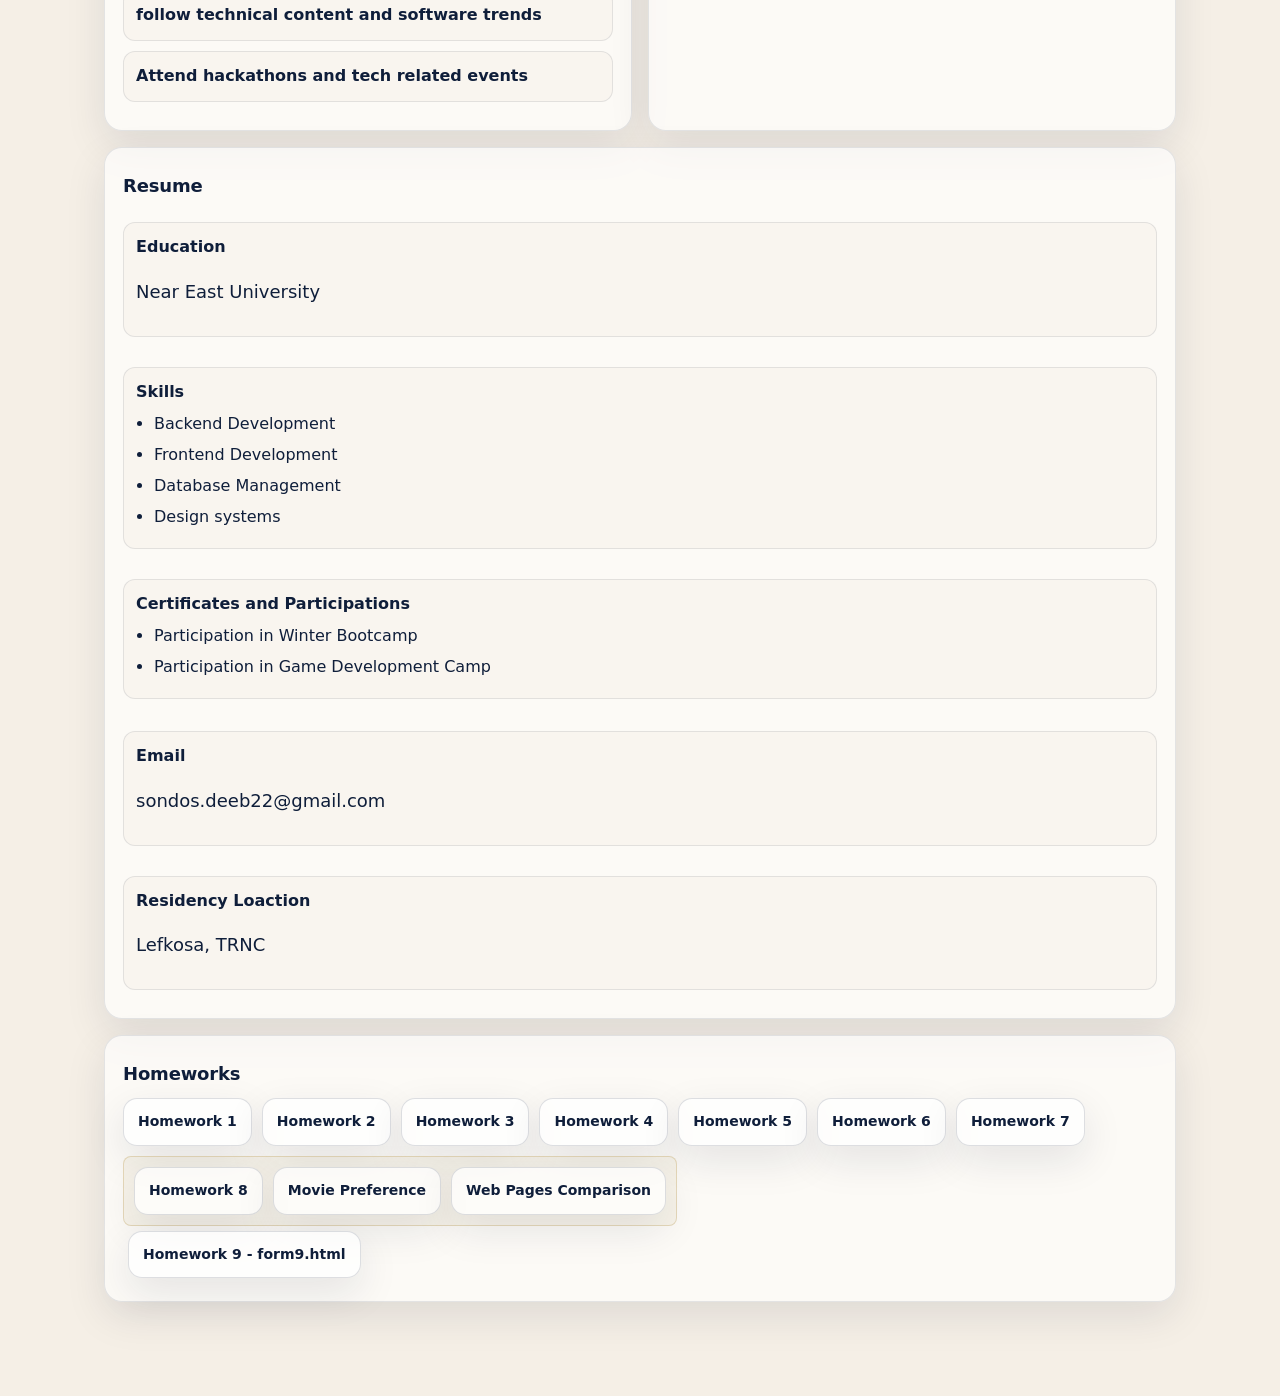
==== commit 07d508bb: "solved homework 9" ====
--- a/index.html
+++ b/index.html
@@ -231,10 +231,12 @@
           <div class="hw8-block">
             <span class="btn" style="cursor:default;">Homework 8</span>
             <a href="movie8.html" class="btn" target="_blank" rel="noopener">Movie Preference</a>
-            <a href="comparison.html" class="btn" target="_blank" rel="noopener">Pages Comparison</a>
-          </div>
-
-        </div>
+            <a href="comparison.html" class="btn" target="_blank" rel="noopener">Web Pages Comparison</a>
+          </div>
+
+        </div>
+          <a href="form9.html" class="btn" target="_blank" rel="noopener">Homework 9 - form9.html</a>
+
       </section>
 
     </div>
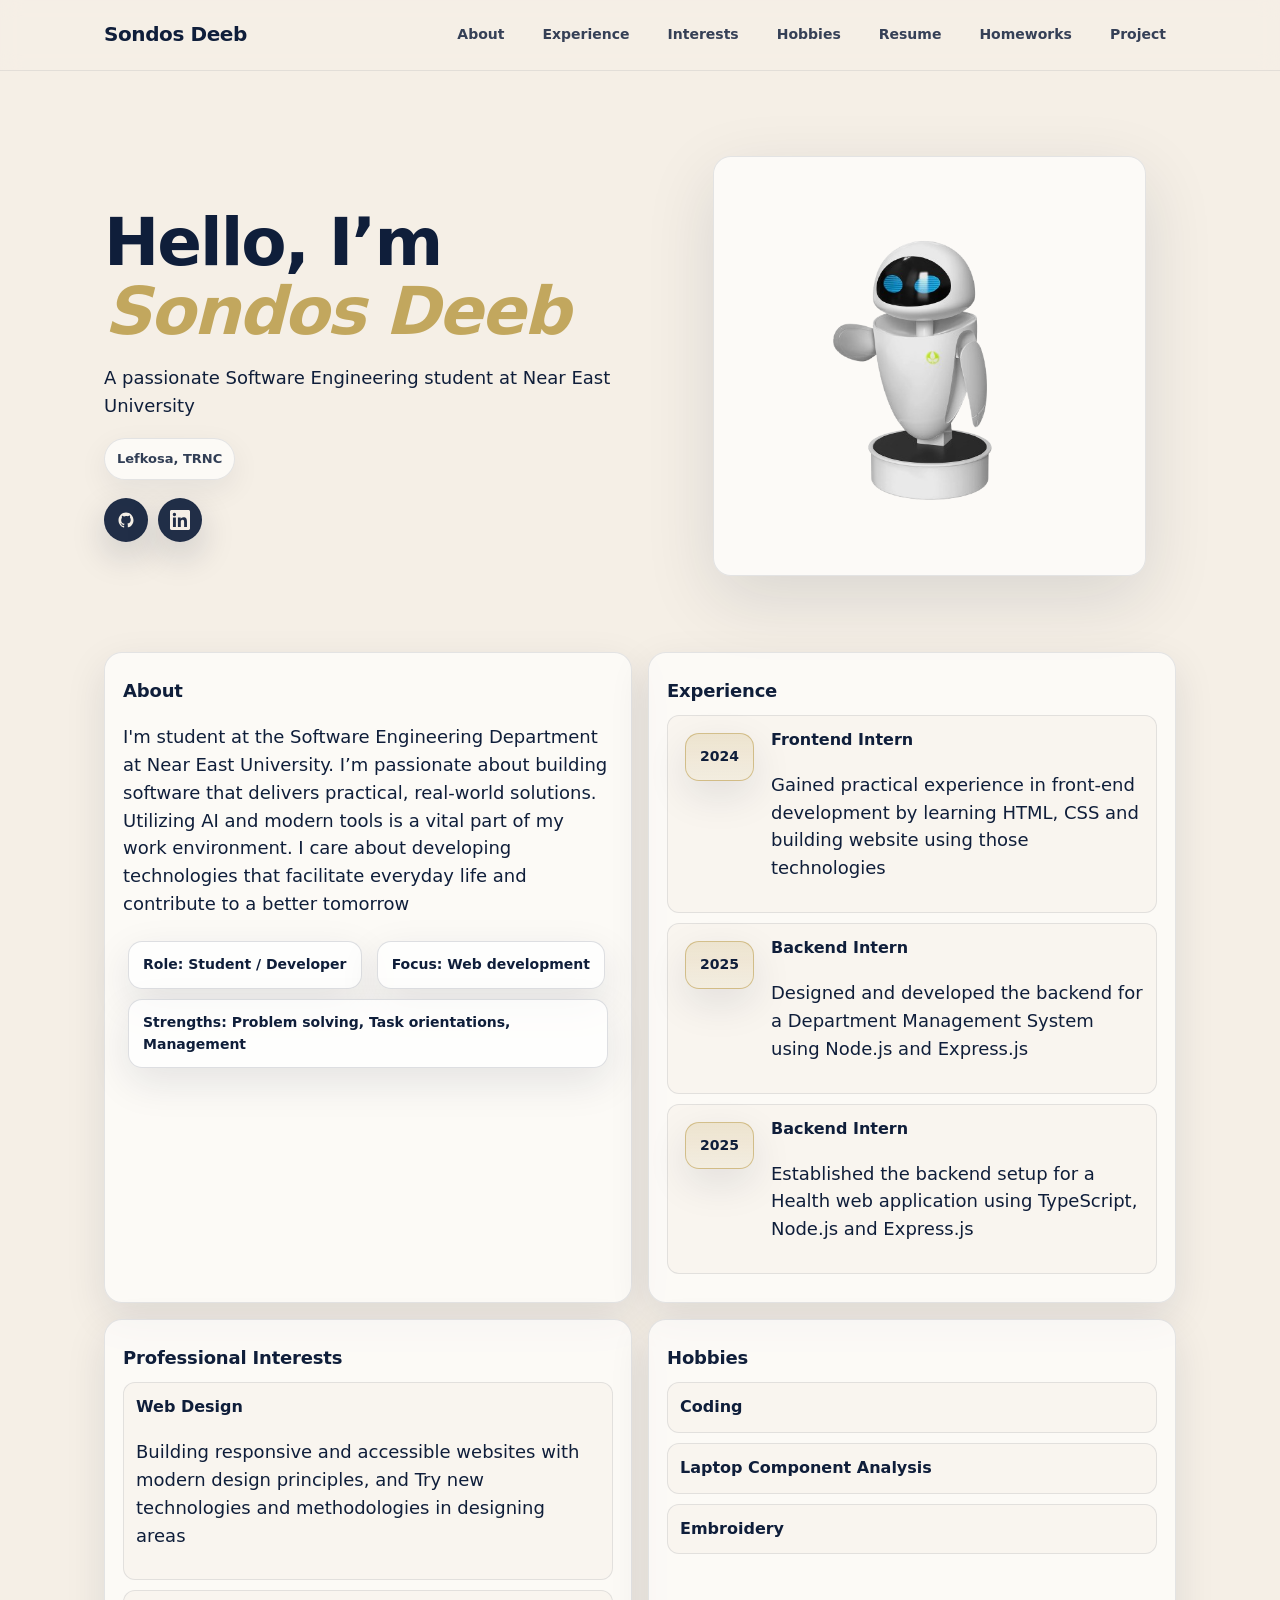
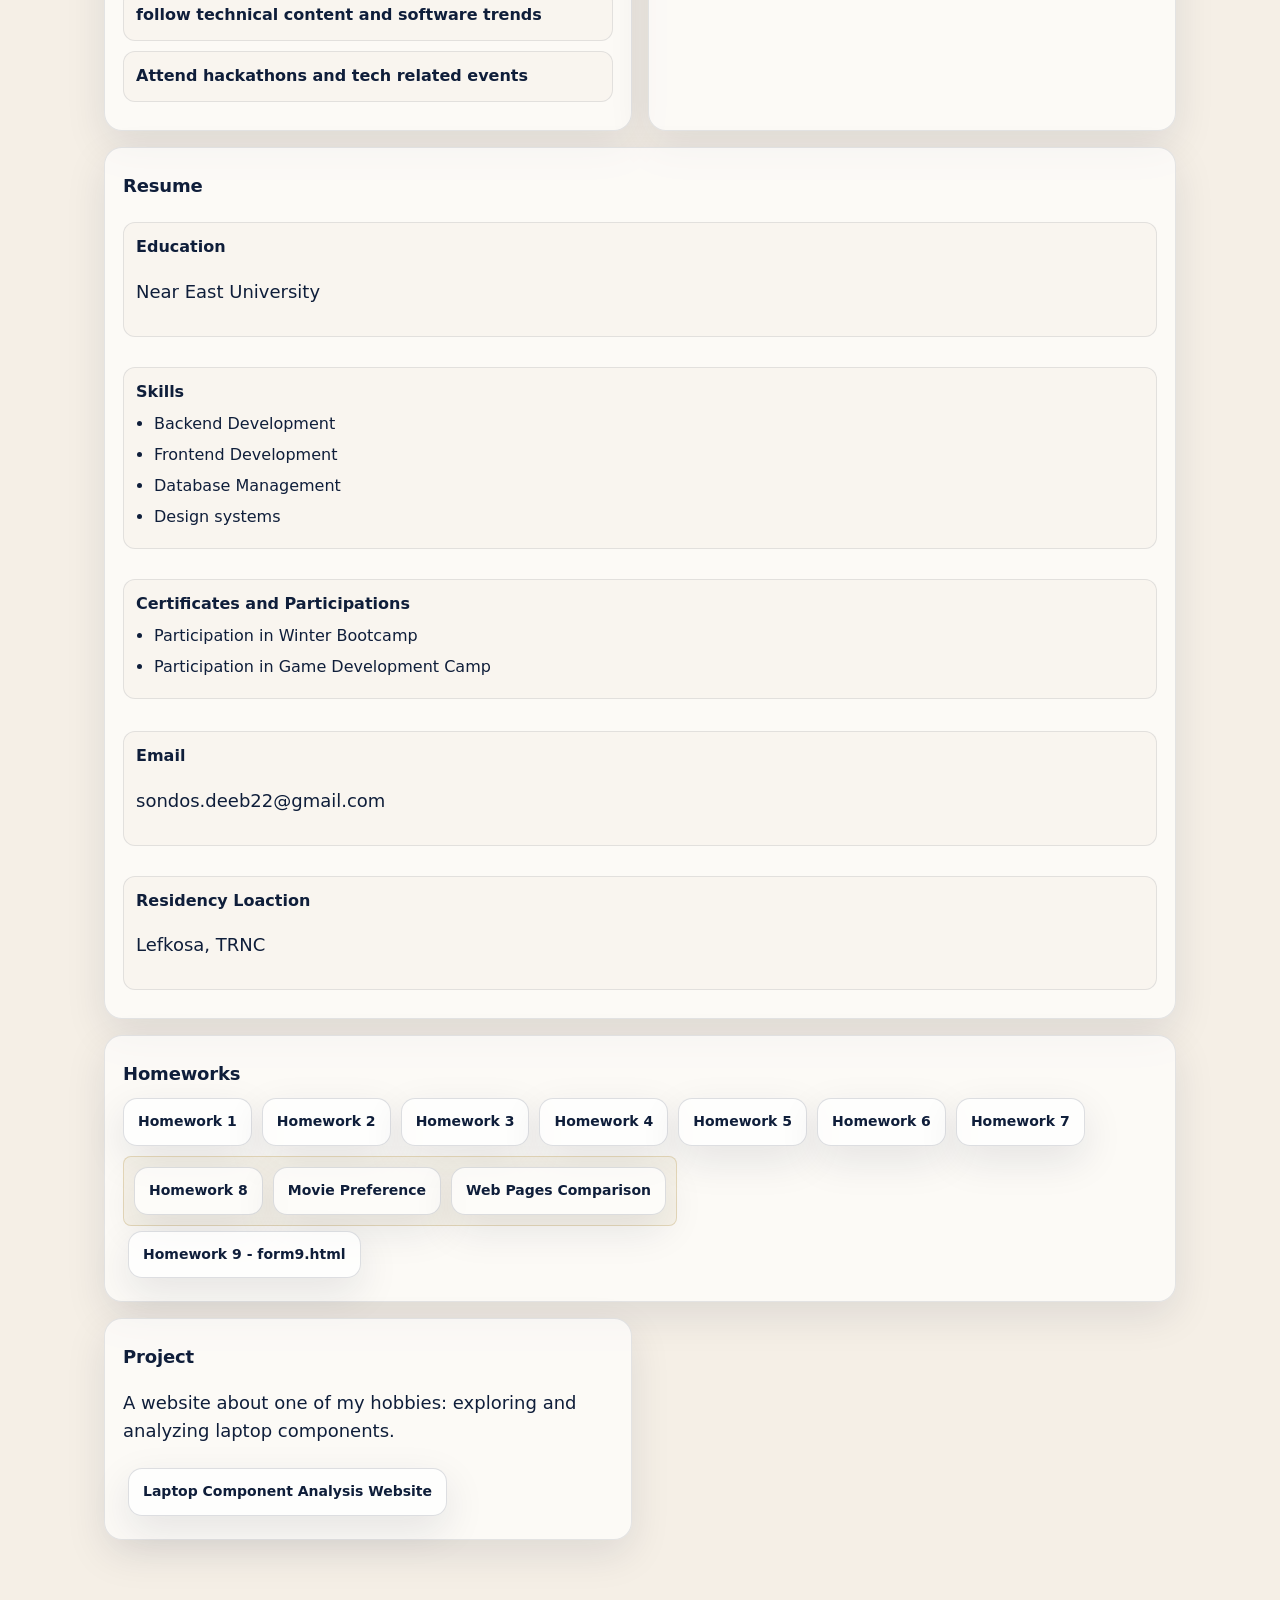
==== commit 4866d2cd: "add the project" ====
--- a/index.html
+++ b/index.html
@@ -19,6 +19,7 @@
         <a href="#hobbies">Hobbies</a>
         <a href="#resume">Resume</a>
         <a href="#homeworks">Homeworks</a>
+        <a href="#project">Project</a>
       </nav>
     </div>
   </header>
@@ -156,6 +157,12 @@
 
         <div class="item">
           <div>
+            <strong>Laptop Component Analysis</strong>
+          </div>
+        </div>
+
+        <div class="item">
+          <div>
             <strong>Embroidery</strong>
           </div>
         </div>
@@ -239,6 +246,14 @@
 
       </section>
 
+
+      <section class="project-secion" id="project">
+        <h2>Project</h2>
+    <p>A website about one of my hobbies: exploring and analyzing laptop components.</p>        <div class="project">
+          <a href="project/LaptopComponentAnalysis.html" class="btn" target="_blank" rel="noopener">Laptop Component Analysis Website</a>
+        </div>
+      </section>
+
     </div>
 
 
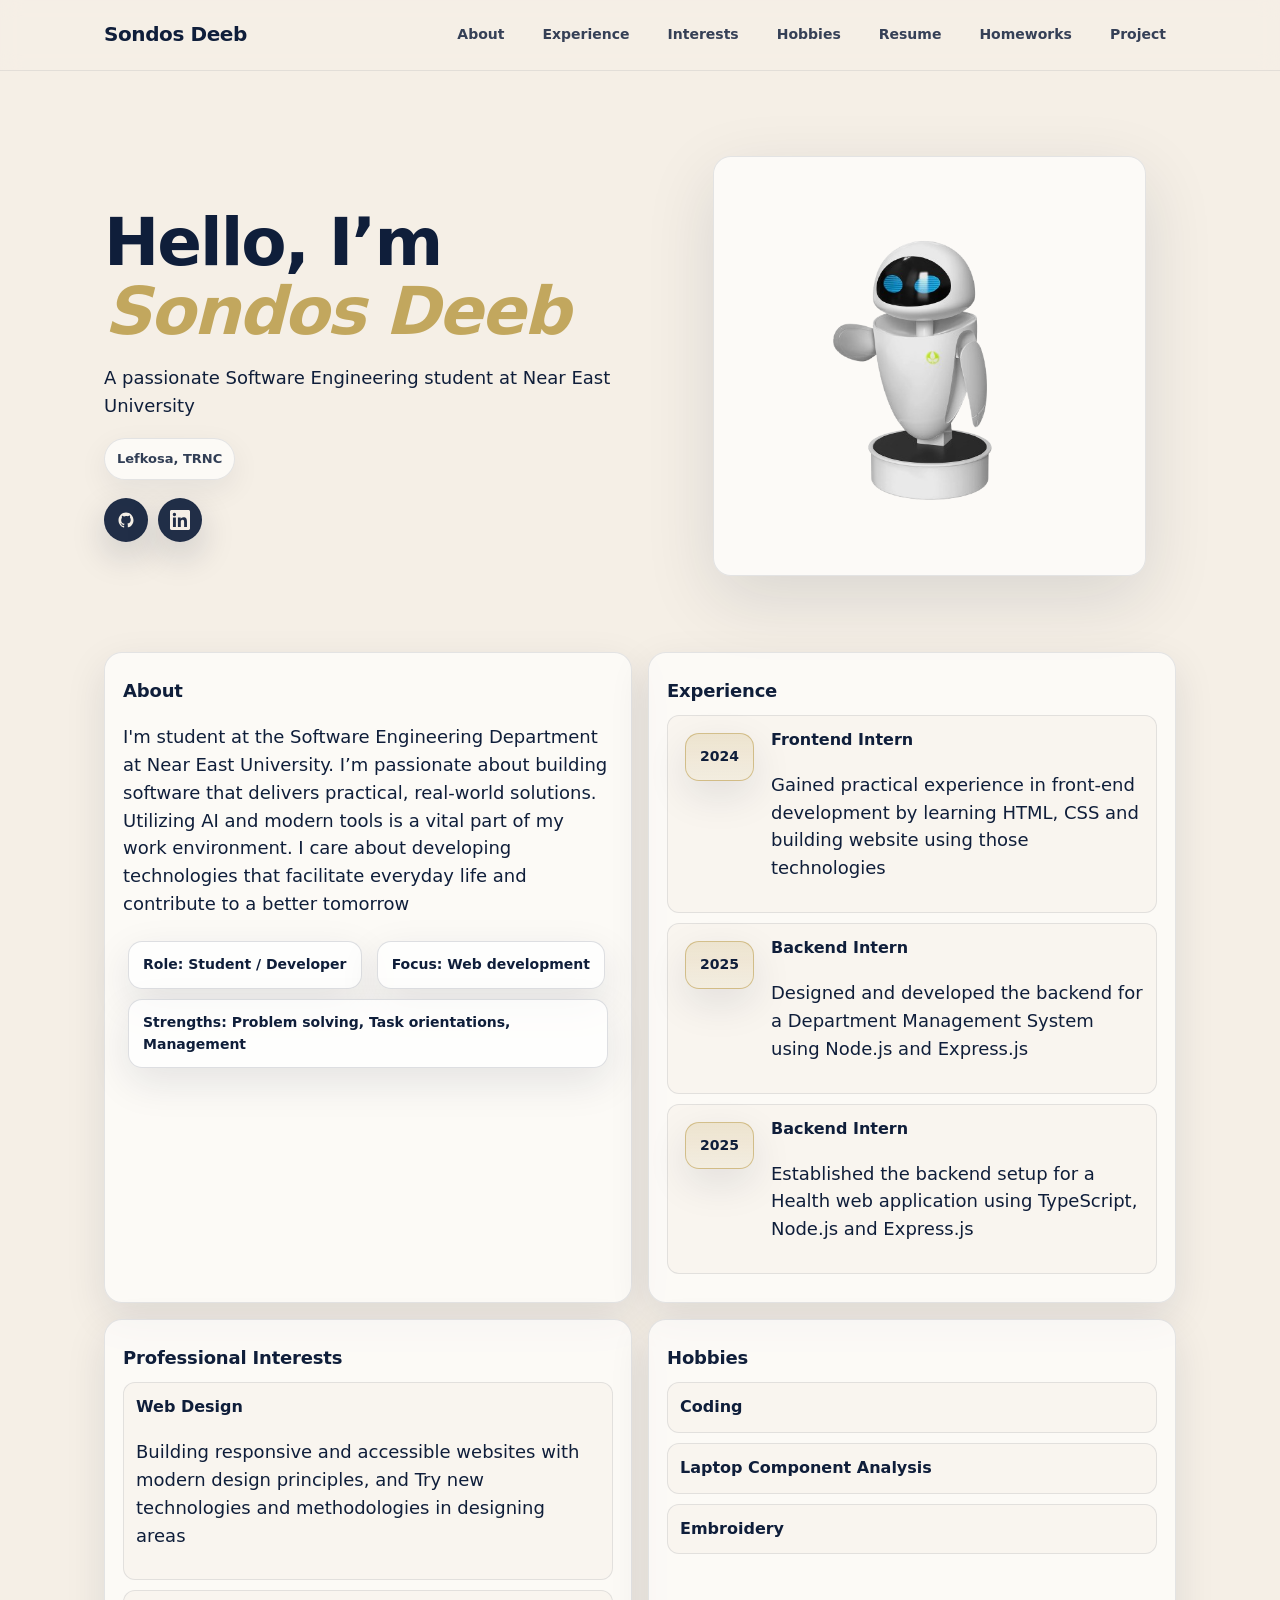
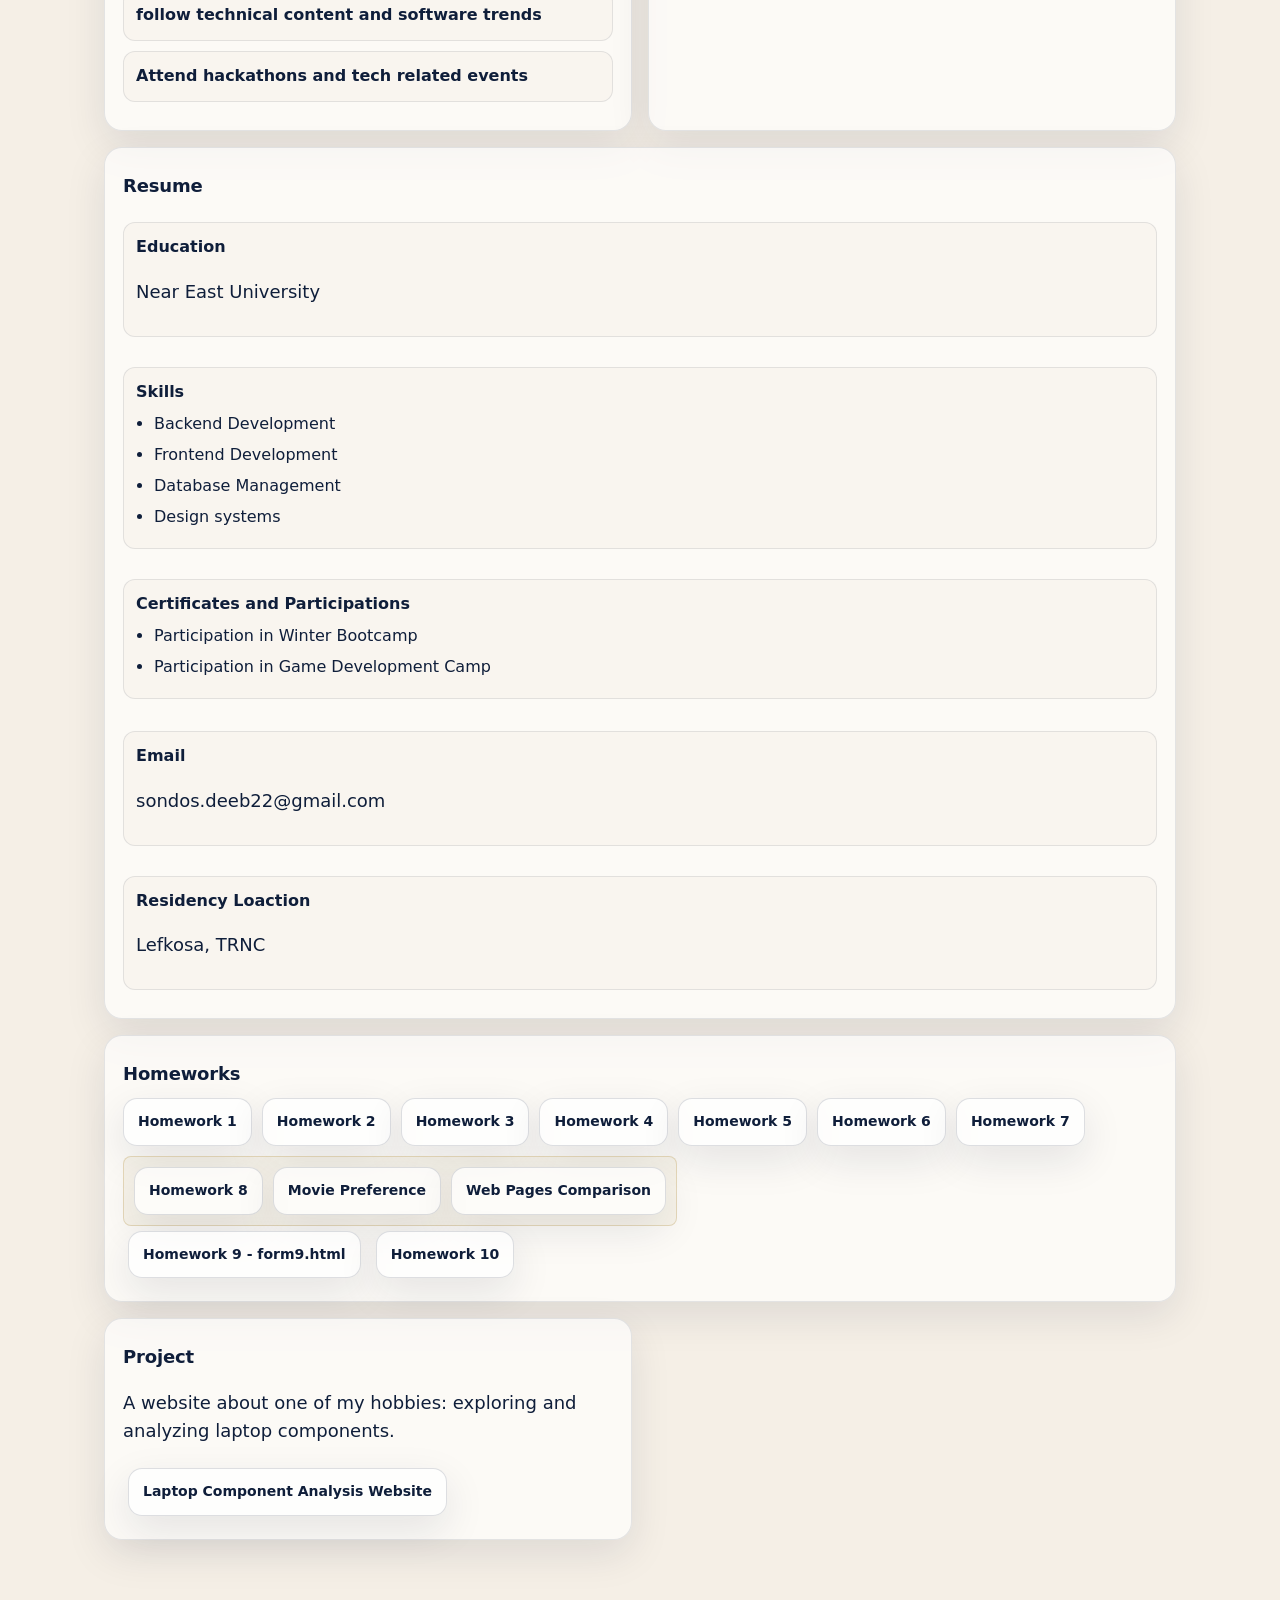
==== commit 81d8f41a: "solved homework 10" ====
--- a/index.html
+++ b/index.html
@@ -244,7 +244,10 @@
         </div>
           <a href="form9.html" class="btn" target="_blank" rel="noopener">Homework 9 - form9.html</a>
 
-      </section>
+           <a href="homework10.html" class="btn" target="_blank" rel="noopener">Homework 10</a>
+
+      </section>
+
 
 
       <section class="project-secion" id="project">
